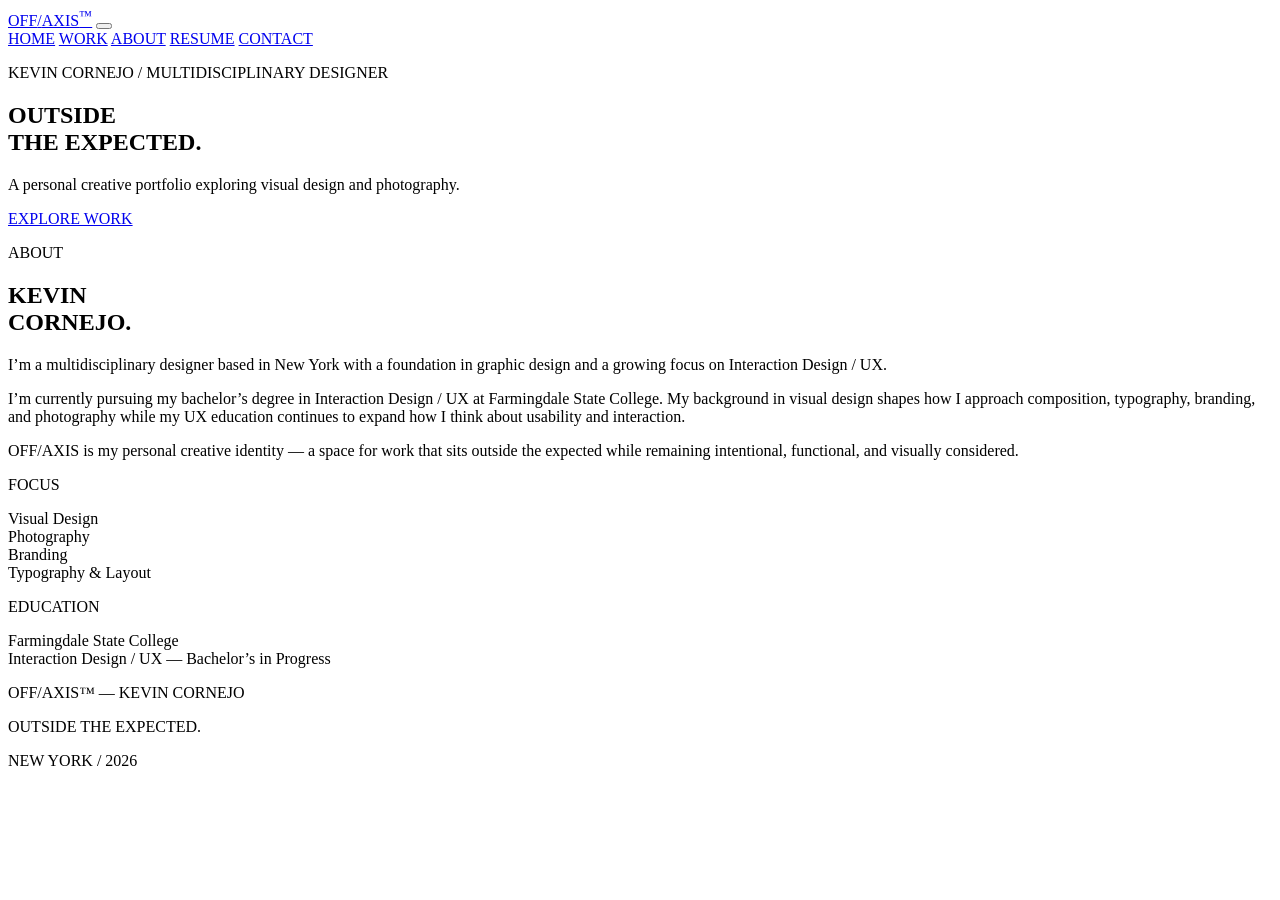
==== index.html @ 7950d662 "Add files via upload" ====
<!DOCTYPE html>
<html lang="en">
<head>
  <meta charset="UTF-8">
  <meta name="viewport" content="width=device-width, initial-scale=1.0">
  <title>Home | OFF/AXIS</title>
  <link rel="stylesheet" href="css/global.css">
  <link rel="stylesheet" href="css/home.css">
</head>
<body>
<header>
  <a class="logo" href="index.html">OFF<span>/</span>AXIS<sup>™</sup></a>
  <button class="nav-toggle" type="button" aria-label="Open navigation" aria-expanded="false"><span></span></button>
<nav>
    <a href="index.html">HOME</a>
    <a href="work.html">WORK</a>
    <a href="index.html#about">ABOUT</a>
    <a href="resume.html">RESUME</a>
    <a href="contact.html">CONTACT</a>
  </nav>
</header>
<main>
<section class="hero">
  <p class="label">KEVIN CORNEJO / MULTIDISCIPLINARY DESIGNER</p>
  <h1>OUTSIDE<br>THE <span>EXPECTED.</span></h1>
  <div class="hero-bottom">
    <p>A personal creative portfolio exploring visual design and photography.</p>
    <a class="button" href="work.html">EXPLORE WORK</a>
  </div>
</section>


<section class="home-about" id="about">
  <p class="label purple">ABOUT</p>

  <div class="home-about-grid">
    <h2>KEVIN<br>CORNEJO.</h2>

    <div class="home-about-copy">
      <p class="about-lead">I’m a multidisciplinary designer based in New York with a foundation in graphic design and a growing focus on Interaction Design / UX.</p>

      <p>I’m currently pursuing my bachelor’s degree in Interaction Design / UX at Farmingdale State College. My background in visual design shapes how I approach composition, typography, branding, and photography while my UX education continues to expand how I think about usability and interaction.</p>

      <p>OFF/AXIS is my personal creative identity — a space for work that sits outside the expected while remaining intentional, functional, and visually considered.</p>

      <div class="home-about-details">
        <div>
          <span>FOCUS</span>
          <p>Visual Design<br>Photography<br>Branding<br>Typography & Layout</p>
        </div>

        <div>
          <span>EDUCATION</span>
          <p>Farmingdale State College<br>Interaction Design / UX — Bachelor’s in Progress</p>
        </div>
      </div>
    </div>
  </div>
</section>


</main>
<footer>
  <p>OFF/AXIS™ — KEVIN CORNEJO</p>
  <p>OUTSIDE THE EXPECTED.</p>
  <p>NEW YORK / 2026</p>
</footer>
  <script src="js/background.js"></script>
  <script src="js/navigation.js"></script>
</body>
</html>
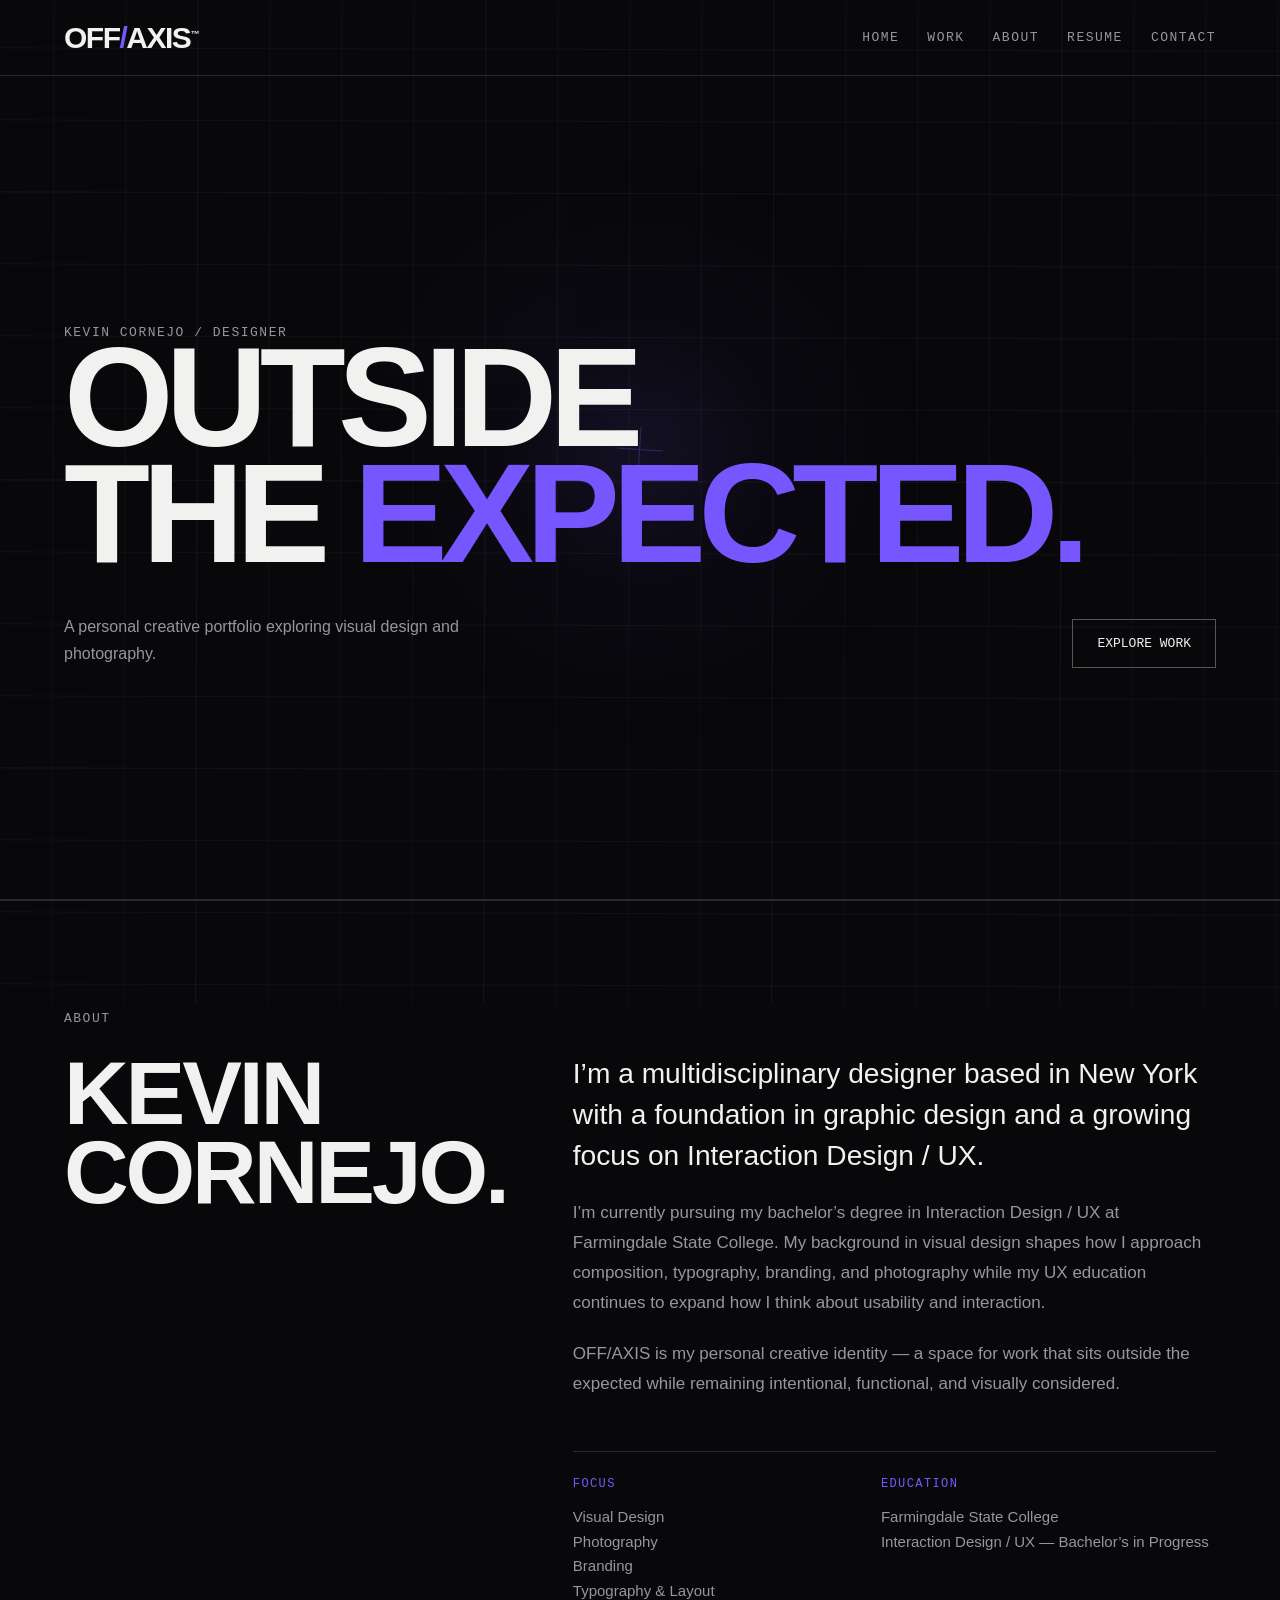
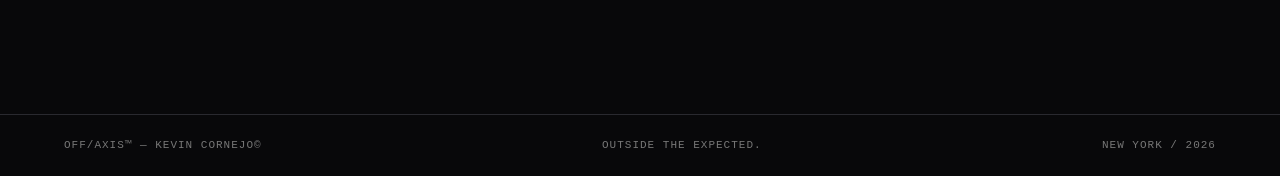
==== commit ec37ff32: "work update updated work" ====
--- a/index.html
+++ b/index.html
@@ -21,7 +21,7 @@
 </header>
 <main>
 <section class="hero">
-  <p class="label">KEVIN CORNEJO / MULTIDISCIPLINARY DESIGNER</p>
+  <p class="label">KEVIN CORNEJO /  DESIGNER</p>
   <h1>OUTSIDE<br>THE <span>EXPECTED.</span></h1>
   <div class="hero-bottom">
     <p>A personal creative portfolio exploring visual design and photography.</p>
@@ -46,7 +46,7 @@
       <div class="home-about-details">
         <div>
           <span>FOCUS</span>
-          <p>Visual Design<br>Photography<br>Branding<br>Typography & Layout</p>
+          <p>Visual Design<br>Photography<br>Branding<br>Typography &amp; Layout</p>
         </div>
 
         <div>
@@ -61,7 +61,7 @@
 
 </main>
 <footer>
-  <p>OFF/AXIS™ — KEVIN CORNEJO</p>
+  <p>OFF/AXIS™ — KEVIN CORNEJO&copy;</p>
   <p>OUTSIDE THE EXPECTED.</p>
   <p>NEW YORK / 2026</p>
 </footer>
--- a/css/global.css
+++ b/css/global.css
@@ -0,0 +1,44 @@
+:root{--bg:#08080a;--white:#f1f1ef;--gray:#96969f;--line:#29292f;--purple:#7657ff}
+*{box-sizing:border-box;margin:0;padding:0}
+html{scroll-behavior:smooth}
+body{position:relative;isolation:isolate;overflow-x:hidden;background:var(--bg);color:var(--white);font-family:Arial,Helvetica,sans-serif}
+body::before{content:"";position:fixed;inset:-100px;z-index:-4;pointer-events:none;opacity:.55;background-image:linear-gradient(rgba(255,255,255,.055) 1px,transparent 1px),linear-gradient(90deg,rgba(255,255,255,.055) 1px,transparent 1px),linear-gradient(rgba(118,87,255,.045) 1px,transparent 1px),linear-gradient(90deg,rgba(118,87,255,.045) 1px,transparent 1px);background-size:72px 72px,72px 72px,288px 288px,288px 288px;transform:translate3d(var(--grid-x,0),var(--grid-y,0),0) rotate(.15deg);will-change:transform}
+body::after{content:"";position:fixed;left:0;right:0;top:-2px;height:1px;z-index:-2;pointer-events:none;background:linear-gradient(90deg,transparent,rgba(118,87,255,.5),transparent);opacity:.55;animation:axisScan 12s linear infinite}
+@keyframes axisScan{from{transform:translateY(0)}to{transform:translateY(100vh)}}
+header,main,footer{position:relative;z-index:1}
+header{z-index:100;min-height:76px;padding:0 5%;display:flex;align-items:center;justify-content:space-between;border-bottom:1px solid var(--line)}
+.logo{font-size:30px;font-weight:900;letter-spacing:-1.5px;color:var(--white);text-decoration:none}
+.logo span,.purple{color:var(--purple)}
+.logo sup{font-size:9px}
+nav{display:flex;gap:28px;z-index:110}
+nav a{position:relative;z-index:111;color:var(--gray);font:13px monospace;letter-spacing:1.5px;text-decoration:none;pointer-events:auto}
+nav a:hover{color:var(--white)}
+.label,small{font:13px monospace;letter-spacing:1.5px;color:var(--gray)}
+.button{border:1px solid #555;padding:16px 24px;color:var(--white);text-decoration:none;font:13px monospace}
+.button:hover{border-color:var(--purple)}
+h1{font-kerning:normal;text-rendering:optimizeLegibility}
+footer{padding:24px 5%;border-top:1px solid var(--line);display:flex;justify-content:space-between;gap:20px;color:#777;font:11px monospace;letter-spacing:1px}
+.cursor-glow{position:fixed;width:650px;height:650px;left:0;top:0;z-index:-3;pointer-events:none;border-radius:50%;opacity:.22;background:radial-gradient(circle,rgba(118,87,255,.5) 0%,rgba(118,87,255,.15) 28%,rgba(118,87,255,0) 68%);transform:translate3d(-1000px,-1000px,0);will-change:transform}
+.axis-crosshair{position:fixed;width:46px;height:46px;left:0;top:0;z-index:-1;opacity:.36;pointer-events:none;transform:translate3d(-100px,-100px,0)}
+.axis-crosshair::before,.axis-crosshair::after{content:"";position:absolute;background:rgba(118,87,255,.8)}
+.axis-crosshair::before{width:46px;height:1px;top:22px;left:0}
+.axis-crosshair::after{width:1px;height:46px;left:22px;top:0}
+.nav-toggle{display:none;width:44px;height:44px;border:1px solid var(--line);background:rgba(8,8,10,.92);color:var(--white);cursor:pointer;align-items:center;justify-content:center;padding:0;position:relative;z-index:120}
+.nav-toggle span,.nav-toggle::before,.nav-toggle::after{content:"";display:block;width:19px;height:1px;background:currentColor;position:absolute;transition:transform .25s ease,opacity .2s ease}
+.nav-toggle::before{transform:translateY(-6px)}
+.nav-toggle::after{transform:translateY(6px)}
+@media(max-width:760px){
+header{min-height:70px;padding:0 5%;flex-wrap:wrap}
+.logo{font-size:26px}
+.nav-toggle{display:flex;flex:0 0 44px}
+header nav{position:static;order:3;flex-basis:100%;width:100%;display:flex;flex-direction:column;align-items:stretch;gap:0;max-height:0;overflow:hidden;padding:0;opacity:0;visibility:hidden;pointer-events:none;background:rgba(8,8,10,.97);border-bottom:0;transition:max-height .32s ease,opacity .22s ease,padding .32s ease,visibility .22s ease}
+header nav a{display:block;width:100%;padding:14px 0;font-size:14px;border-bottom:1px solid rgba(255,255,255,.07)}
+header nav a:last-child{border-bottom:0}
+body.nav-open header nav{max-height:360px;padding:8px 0 16px;opacity:1;visibility:visible;pointer-events:auto;border-bottom:1px solid var(--line)}
+body.nav-open .nav-toggle span{opacity:0}
+body.nav-open .nav-toggle::before{transform:rotate(45deg)}
+body.nav-open .nav-toggle::after{transform:rotate(-45deg)}
+footer{flex-direction:column}
+}
+@media(hover:none),(pointer:coarse){.cursor-glow,.axis-crosshair{display:none}}
+@media(prefers-reduced-motion:reduce){html{scroll-behavior:auto}body::before{transform:none}body::after{display:none;animation:none}.cursor-glow,.axis-crosshair{display:none}}
--- a/css/home.css
+++ b/css/home.css
@@ -0,0 +1,22 @@
+.hero{min-height:calc(100vh - 76px);padding:9vh 5% 7vh;display:flex;flex-direction:column;justify-content:center;border-bottom:1px solid var(--line)}
+.hero h1{font-size:clamp(64px,11vw,160px);line-height:.82;letter-spacing:-.055em}
+.hero h1 span{color:var(--purple)}
+.hero-bottom{display:flex;align-items:flex-end;justify-content:space-between;gap:30px;margin-top:42px}
+.hero-bottom p{max-width:430px;color:var(--gray);line-height:1.7}
+.home-about{padding:110px 5%;border-top:1px solid var(--line)}
+.home-about-grid{display:grid;grid-template-columns:minmax(260px,.8fr) minmax(0,1.2fr);gap:80px;align-items:start;margin-top:28px}
+.home-about h2{position:sticky;top:110px;font-size:clamp(52px,7vw,100px);line-height:.88;letter-spacing:-.035em}
+.home-about-copy{max-width:760px}
+.home-about-copy>p{color:var(--gray);font-size:17px;line-height:1.75;margin:0 0 22px}
+.home-about-copy .about-lead{color:var(--white);font-size:clamp(21px,2.2vw,29px);line-height:1.45}
+.home-about-details{display:grid;grid-template-columns:1fr 1.25fr;gap:40px;margin-top:52px;padding-top:25px;border-top:1px solid var(--line)}
+.home-about-details span{display:block;margin-bottom:14px;color:var(--purple);font:12px monospace;letter-spacing:1.4px}
+.home-about-details p{color:var(--gray);font-size:15px;line-height:1.65}
+@media(max-width:760px){
+.hero{min-height:calc(100vh - 70px)}
+.hero-bottom{align-items:flex-start;flex-direction:column}
+.home-about{padding:75px 5%}
+.home-about-grid{grid-template-columns:1fr;gap:38px}
+.home-about h2{position:static}
+.home-about-details{grid-template-columns:1fr;gap:30px}
+}
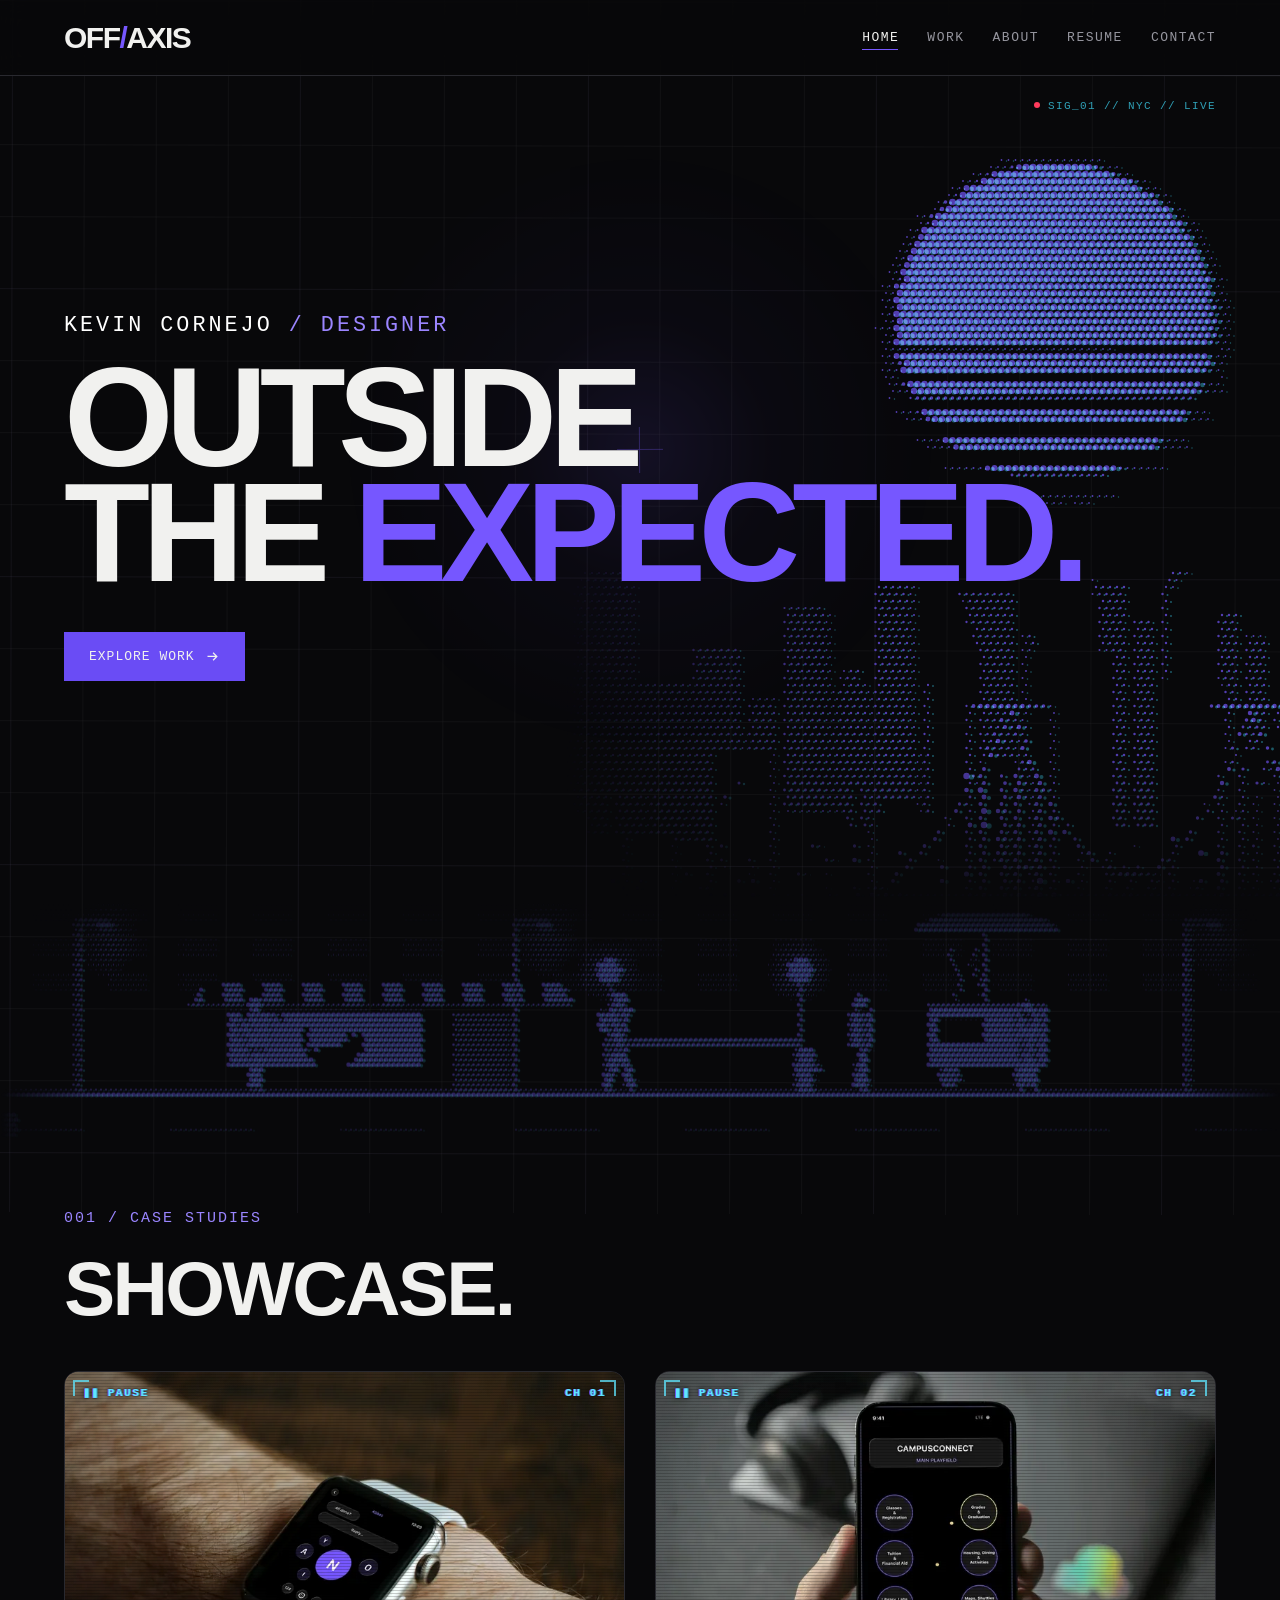
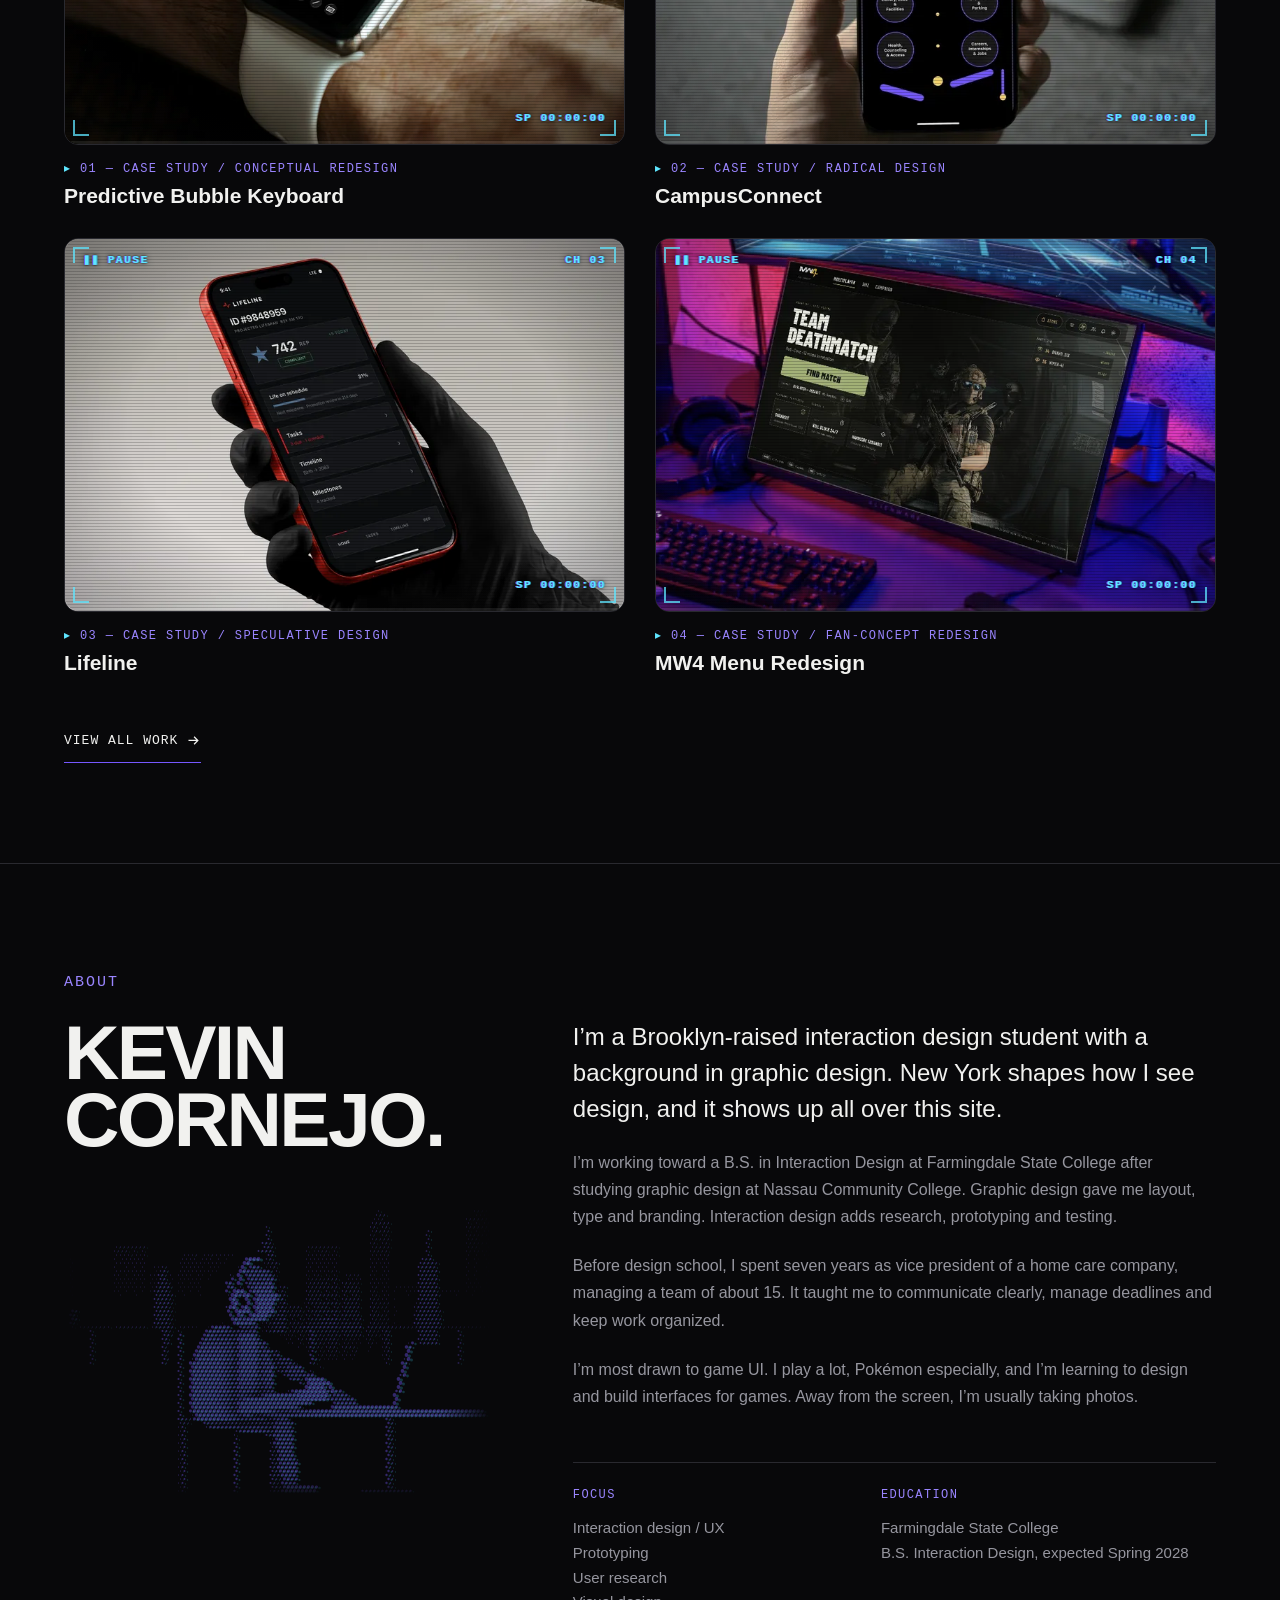
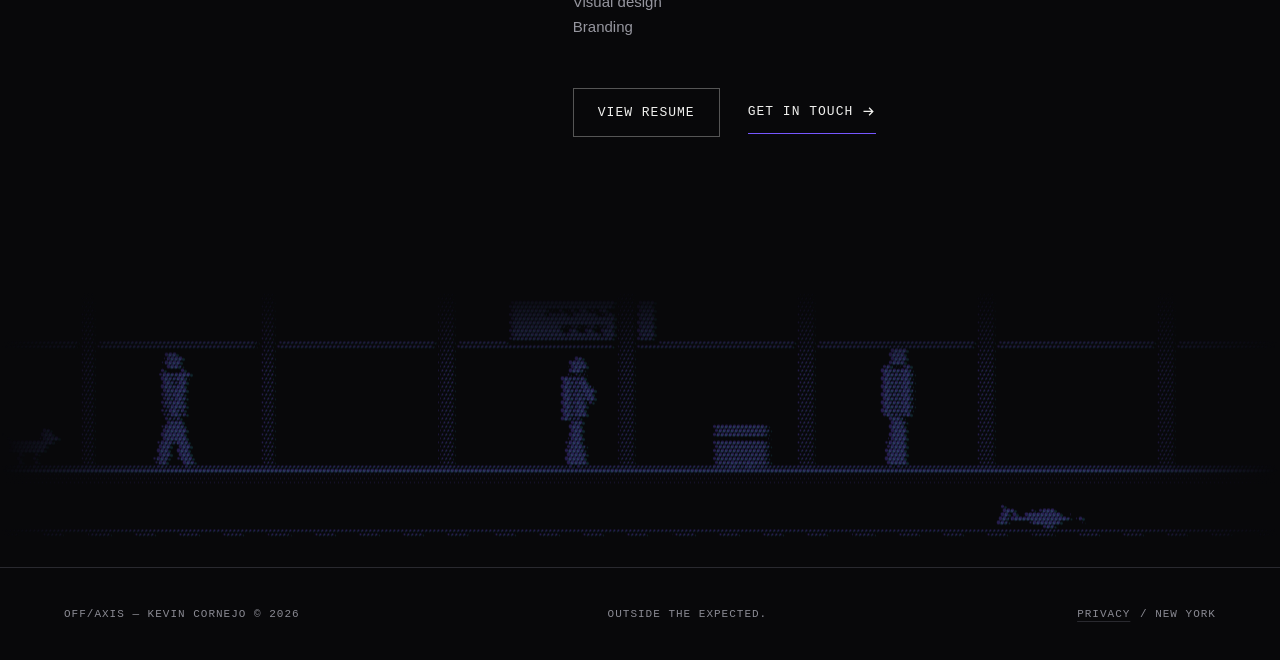
==== commit 9c58015e: "Site redesign" ====
--- a/index.html
+++ b/index.html
@@ -3,69 +3,132 @@
 <head>
   <meta charset="UTF-8">
   <meta name="viewport" content="width=device-width, initial-scale=1.0">
-  <title>Home | OFF/AXIS</title>
+  <title>OFF/AXIS | Kevin Cornejo, Designer</title>
+  <meta name="description" content="OFF/AXIS is the portfolio of Kevin Cornejo, an interaction design student in New York.">
+  <meta property="og:title" content="OFF/AXIS | Kevin Cornejo, Designer">
+  <meta property="og:description" content="Case studies in UX, visual design and game UI. Outside the expected.">
+  <meta property="og:image" content="images/bubble-keyboard-1600.webp">
+  <link rel="icon" href="favicon.svg" type="image/svg+xml">
   <link rel="stylesheet" href="css/global.css">
   <link rel="stylesheet" href="css/home.css">
 </head>
 <body>
+<a class="skip-link" href="#main">SKIP TO CONTENT</a>
 <header>
-  <a class="logo" href="index.html">OFF<span>/</span>AXIS<sup>™</sup></a>
-  <button class="nav-toggle" type="button" aria-label="Open navigation" aria-expanded="false"><span></span></button>
-<nav>
-    <a href="index.html">HOME</a>
+  <a class="logo" href="index.html" aria-label="OFF/AXIS home">OFF<span>/</span>AXIS</a>
+  <button class="nav-toggle" type="button" aria-label="Open navigation" aria-expanded="false" aria-controls="site-nav"><span></span></button>
+  <nav id="site-nav" aria-label="Main">
+    <a href="index.html" aria-current="page">HOME</a>
     <a href="work.html">WORK</a>
     <a href="index.html#about">ABOUT</a>
     <a href="resume.html">RESUME</a>
     <a href="contact.html">CONTACT</a>
   </nav>
 </header>
-<main>
+<main id="main">
 <section class="hero">
-  <p class="label">KEVIN CORNEJO /  DESIGNER</p>
+  <canvas class="hero-halftone" aria-hidden="true"></canvas>
+  <p class="hero-tag" aria-hidden="true">SIG_01 // NYC // LIVE</p>
+  <p class="label hero-name">KEVIN CORNEJO <span>/ DESIGNER</span></p>
   <h1>OUTSIDE<br>THE <span>EXPECTED.</span></h1>
   <div class="hero-bottom">
-    <p>A personal creative portfolio exploring visual design and photography.</p>
-    <a class="button" href="work.html">EXPLORE WORK</a>
+    <a class="button button-primary" href="work.html">EXPLORE WORK <svg class="icon icon-arrow-right" viewBox="0 0 24 24" fill="none" stroke="currentColor" stroke-width="2" stroke-linecap="butt" stroke-linejoin="miter" stroke-miterlimit="2" aria-hidden="true" focusable="false"><path d="M4 12h15M13 6l6 6-6 6"/></svg></a>
   </div>
 </section>
 
+<section class="home-work" aria-labelledby="home-work-title">
+  <div class="ht-street"><canvas aria-hidden="true" data-scene="street" data-anim="1" data-step="5"></canvas></div>
+  <div class="home-work-head">
+    <p class="label purple">001 / CASE STUDIES</p>
+    <h2 id="home-work-title">SHOWCASE.</h2>
+  </div>
+
+  <ul class="home-work-list">
+    <li>
+      <a class="home-card" href="bubble-keyboard.html">
+        <span class="home-card-image"><img src="images/bubble-keyboard-800.webp" width="800" height="533" loading="lazy" alt="Two Apple Watches showing the bubble keyboard concept"></span>
+        <span class="home-card-meta">01 — CASE STUDY / CONCEPTUAL REDESIGN</span>
+        <span class="home-card-title">Predictive Bubble Keyboard</span>
+      </a>
+    </li>
+    <li>
+      <a class="home-card" href="campusconnect.html">
+        <span class="home-card-image"><img src="images/campusconnect-800.webp" width="800" height="533" loading="lazy" alt="iPhone 16 showing the CampusConnect pinball playfield"></span>
+        <span class="home-card-meta">02 — CASE STUDY / RADICAL DESIGN</span>
+        <span class="home-card-title">CampusConnect</span>
+      </a>
+    </li>
+    <li>
+      <a class="home-card" href="lifeline.html">
+        <span class="home-card-image"><img src="images/lifeline-800.webp" width="800" height="533" loading="lazy" alt="A black-gloved hand holding a red iPhone showing the Lifeline dashboard"></span>
+        <span class="home-card-meta">03 — CASE STUDY / SPECULATIVE DESIGN</span>
+        <span class="home-card-title">Lifeline</span>
+      </a>
+    </li>
+    <li>
+      <a class="home-card" href="mw4-menu.html">
+        <span class="home-card-image"><img src="images/mw4-800.webp" width="800" height="533" loading="lazy" alt="A player at a gaming desk with the redesigned MW4 home screen on the monitor"></span>
+        <span class="home-card-meta">04 — CASE STUDY / FAN-CONCEPT REDESIGN</span>
+        <span class="home-card-title">MW4 Menu Redesign</span>
+      </a>
+    </li>
+  </ul>
+
+  <a class="text-link" href="work.html">VIEW ALL WORK <svg class="icon icon-arrow-right" viewBox="0 0 24 24" fill="none" stroke="currentColor" stroke-width="2" stroke-linecap="butt" stroke-linejoin="miter" stroke-miterlimit="2" aria-hidden="true" focusable="false"><path d="M4 12h15M13 6l6 6-6 6"/></svg></a>
+</section>
 
 <section class="home-about" id="about">
   <p class="label purple">ABOUT</p>
 
   <div class="home-about-grid">
-    <h2>KEVIN<br>CORNEJO.</h2>
+    <div class="about-side">
+      <h2>KEVIN<br>CORNEJO.</h2>
+      <div class="about-cafe" aria-hidden="true"><canvas data-scene="cafe" data-anim="1" data-step="4"></canvas></div>
+    </div>
 
     <div class="home-about-copy">
-      <p class="about-lead">I’m a multidisciplinary designer based in New York with a foundation in graphic design and a growing focus on Interaction Design / UX.</p>
+      <p class="about-lead">I’m a Brooklyn-raised interaction design student with a background in graphic design. New York shapes how I see design, and it shows up all over this site.</p>
 
-      <p>I’m currently pursuing my bachelor’s degree in Interaction Design / UX at Farmingdale State College. My background in visual design shapes how I approach composition, typography, branding, and photography while my UX education continues to expand how I think about usability and interaction.</p>
+      <p>I’m working toward a B.S. in Interaction Design at Farmingdale State College after studying graphic design at Nassau Community College. Graphic design gave me layout, type and branding. Interaction design adds research, prototyping and testing.</p>
 
-      <p>OFF/AXIS is my personal creative identity — a space for work that sits outside the expected while remaining intentional, functional, and visually considered.</p>
+      <p>Before design school, I spent seven years as vice president of a home care company, managing a team of about 15. It taught me to communicate clearly, manage deadlines and keep work organized.</p>
+
+      <p>I’m most drawn to game UI. I play a lot, Pokémon especially, and I’m learning to design and build interfaces for games. Away from the screen, I’m usually taking photos.</p>
 
       <div class="home-about-details">
         <div>
           <span>FOCUS</span>
-          <p>Visual Design<br>Photography<br>Branding<br>Typography &amp; Layout</p>
+          <p>Interaction design / UX<br>Prototyping<br>User research<br>Visual design<br>Branding</p>
         </div>
 
         <div>
           <span>EDUCATION</span>
-          <p>Farmingdale State College<br>Interaction Design / UX — Bachelor’s in Progress</p>
+          <p>Farmingdale State College<br>B.S. Interaction Design, expected Spring 2028</p>
         </div>
+      </div>
+
+      <div class="about-actions">
+        <a class="button" href="resume.html">VIEW RESUME</a>
+        <a class="text-link" href="contact.html">GET IN TOUCH <svg class="icon icon-arrow-right" viewBox="0 0 24 24" fill="none" stroke="currentColor" stroke-width="2" stroke-linecap="butt" stroke-linejoin="miter" stroke-miterlimit="2" aria-hidden="true" focusable="false"><path d="M4 12h15M13 6l6 6-6 6"/></svg></a>
       </div>
     </div>
   </div>
 </section>
+</main>
 
-
-</main>
+<div class="ht-band"><canvas aria-hidden="true" data-scene="station" data-anim="1" data-step="4" data-stop="Home"></canvas></div>
 <footer>
-  <p>OFF/AXIS™ — KEVIN CORNEJO&copy;</p>
+  <p>OFF/AXIS — KEVIN CORNEJO © 2026</p>
   <p>OUTSIDE THE EXPECTED.</p>
-  <p>NEW YORK / 2026</p>
+  <p><a href="privacy.html">PRIVACY</a> / NEW YORK</p>
 </footer>
   <script src="js/background.js"></script>
   <script src="js/navigation.js"></script>
+  <script src="js/nyc.js"></script>
+  <script src="js/halftone.js"></script>
+  <script src="js/scenes.js"></script>
+  <script src="js/subway.js"></script>
+  <script src="js/eggs.js"></script>
+  <script src="js/vhs.js"></script>
 </body>
 </html>
--- a/css/global.css
+++ b/css/global.css
@@ -1,44 +1,280 @@
-:root{--bg:#08080a;--white:#f1f1ef;--gray:#96969f;--line:#29292f;--purple:#7657ff}
+:root{
+  --bg:#08080a;--surface:#101012;--white:#f1f1ef;--gray:#96969f;--dim:#8a8a93;--line:#29292f;--purple:#7657ff;--purple-text:#9a85ff;--purple-fill:#6a4cf5;
+  /* motion tokens */
+  --dur-press:150ms;--dur-pop:250ms;--dur-exit:180ms;
+  --ease-out:cubic-bezier(.32,.72,0,1);--ease-in:cubic-bezier(.55,0,1,.45);--ease-move:cubic-bezier(.77,0,.175,1);
+}
 *{box-sizing:border-box;margin:0;padding:0}
 html{scroll-behavior:smooth}
 body{position:relative;isolation:isolate;overflow-x:hidden;background:var(--bg);color:var(--white);font-family:Arial,Helvetica,sans-serif}
-body::before{content:"";position:fixed;inset:-100px;z-index:-4;pointer-events:none;opacity:.55;background-image:linear-gradient(rgba(255,255,255,.055) 1px,transparent 1px),linear-gradient(90deg,rgba(255,255,255,.055) 1px,transparent 1px),linear-gradient(rgba(118,87,255,.045) 1px,transparent 1px),linear-gradient(90deg,rgba(118,87,255,.045) 1px,transparent 1px);background-size:72px 72px,72px 72px,288px 288px,288px 288px;transform:translate3d(var(--grid-x,0),var(--grid-y,0),0) rotate(.15deg);will-change:transform}
+img{display:block;max-width:100%;height:auto}
+
+/* moving axis grid: static fallback on body::before, JS swaps in a composited layer */
+body::before,.axis-grid{content:"";position:fixed;inset:-300px;z-index:-4;pointer-events:none;opacity:.55;background-image:linear-gradient(rgba(255,255,255,.055) 1px,transparent 1px),linear-gradient(90deg,rgba(255,255,255,.055) 1px,transparent 1px),linear-gradient(rgba(118,87,255,.045) 1px,transparent 1px),linear-gradient(90deg,rgba(118,87,255,.045) 1px,transparent 1px);background-size:72px 72px,72px 72px,288px 288px,288px 288px}
+body::before{transform:rotate(.15deg)}
+body.has-axis-grid::before{display:none}
+.axis-grid{will-change:transform}
 body::after{content:"";position:fixed;left:0;right:0;top:-2px;height:1px;z-index:-2;pointer-events:none;background:linear-gradient(90deg,transparent,rgba(118,87,255,.5),transparent);opacity:.55;animation:axisScan 12s linear infinite}
 @keyframes axisScan{from{transform:translateY(0)}to{transform:translateY(100vh)}}
+
 header,main,footer{position:relative;z-index:1}
+.skip-link{position:absolute;left:5%;top:-60px;z-index:200;background:var(--purple);color:var(--white);padding:12px 16px;font:13px monospace;letter-spacing:1px;text-decoration:none}
+.skip-link:focus{top:12px}
 header{z-index:100;min-height:76px;padding:0 5%;display:flex;align-items:center;justify-content:space-between;border-bottom:1px solid var(--line)}
 .logo{font-size:30px;font-weight:900;letter-spacing:-1.5px;color:var(--white);text-decoration:none}
 .logo span,.purple{color:var(--purple)}
-.logo sup{font-size:9px}
+.label.purple,.purple-text{color:var(--purple-text)}
+
 nav{display:flex;gap:28px;z-index:110}
-nav a{position:relative;z-index:111;color:var(--gray);font:13px monospace;letter-spacing:1.5px;text-decoration:none;pointer-events:auto}
-nav a:hover{color:var(--white)}
+nav a{position:relative;z-index:111;display:inline-flex;align-items:center;min-height:44px;color:var(--gray);font:13px monospace;letter-spacing:1.5px;text-decoration:none;pointer-events:auto;transition:color var(--dur-press) ease}
+nav a:hover,nav a[aria-current="page"]{color:var(--white)}
+nav a[aria-current="page"]::after{content:"";position:absolute;left:0;right:1.5px;bottom:10px;height:1px;background:var(--purple)}
 .label,small{font:13px monospace;letter-spacing:1.5px;color:var(--gray)}
-.button{border:1px solid #555;padding:16px 24px;color:var(--white);text-decoration:none;font:13px monospace}
+.button{display:inline-flex;align-items:center;gap:10px;border:1px solid #555;padding:16px 24px;color:var(--white);text-decoration:none;font:13px monospace;letter-spacing:1px;transition:border-color var(--dur-press) ease,transform var(--dur-press) var(--ease-out)}
 .button:hover{border-color:var(--purple)}
+.button:active{transform:scale(.96)}
 h1{font-kerning:normal;text-rendering:optimizeLegibility}
-footer{padding:24px 5%;border-top:1px solid var(--line);display:flex;justify-content:space-between;gap:20px;color:#777;font:11px monospace;letter-spacing:1px}
+/* OFF/AXIS icons: 24 grid, 2px stroke, square ends; size follows the text */
+.icon{width:1.15em;height:1.15em;flex:none;vertical-align:-.2em;transition:transform var(--dur-press) var(--ease-out)}
+@media(hover:hover) and (pointer:fine){
+  a:hover .icon-arrow-right,button:hover .icon-arrow-right,button:hover .icon-send{transform:translateX(3px)}
+  a:hover .icon-arrow-up-right{transform:translate(2px,-2px)}
+}
+:focus-visible{outline:2px solid var(--purple);outline-offset:3px}
+
+footer{padding:24px 5%;border-top:1px solid var(--line);display:flex;justify-content:space-between;align-items:center;gap:20px;color:var(--dim);font:11px monospace;letter-spacing:1px}
+footer a{color:var(--dim);text-decoration:underline;text-decoration-color:var(--line);text-underline-offset:4px;transition:color var(--dur-press) ease}
+footer a:hover{color:var(--white)}
+
 .cursor-glow{position:fixed;width:650px;height:650px;left:0;top:0;z-index:-3;pointer-events:none;border-radius:50%;opacity:.22;background:radial-gradient(circle,rgba(118,87,255,.5) 0%,rgba(118,87,255,.15) 28%,rgba(118,87,255,0) 68%);transform:translate3d(-1000px,-1000px,0);will-change:transform}
 .axis-crosshair{position:fixed;width:46px;height:46px;left:0;top:0;z-index:-1;opacity:.36;pointer-events:none;transform:translate3d(-100px,-100px,0)}
 .axis-crosshair::before,.axis-crosshair::after{content:"";position:absolute;background:rgba(118,87,255,.8)}
 .axis-crosshair::before{width:46px;height:1px;top:22px;left:0}
 .axis-crosshair::after{width:1px;height:46px;left:22px;top:0}
+
 .nav-toggle{display:none;width:44px;height:44px;border:1px solid var(--line);background:rgba(8,8,10,.92);color:var(--white);cursor:pointer;align-items:center;justify-content:center;padding:0;position:relative;z-index:120}
-.nav-toggle span,.nav-toggle::before,.nav-toggle::after{content:"";display:block;width:19px;height:1px;background:currentColor;position:absolute;transition:transform .25s ease,opacity .2s ease}
+.nav-toggle span,.nav-toggle::before,.nav-toggle::after{content:"";display:block;width:19px;height:1px;background:currentColor;position:absolute;transition:transform .25s var(--ease-move),opacity .2s ease}
 .nav-toggle::before{transform:translateY(-6px)}
 .nav-toggle::after{transform:translateY(6px)}
+
+/* shared page heading block */
+.page{padding:70px 5%;min-height:80vh}
+.page-title{font-size:clamp(58px,9vw,130px);letter-spacing:-.035em;line-height:.9;margin-top:15px}
+
 @media(max-width:760px){
 header{min-height:70px;padding:0 5%;flex-wrap:wrap}
 .logo{font-size:26px}
 .nav-toggle{display:flex;flex:0 0 44px}
-header nav{position:static;order:3;flex-basis:100%;width:100%;display:flex;flex-direction:column;align-items:stretch;gap:0;max-height:0;overflow:hidden;padding:0;opacity:0;visibility:hidden;pointer-events:none;background:rgba(8,8,10,.97);border-bottom:0;transition:max-height .32s ease,opacity .22s ease,padding .32s ease,visibility .22s ease}
-header nav a{display:block;width:100%;padding:14px 0;font-size:14px;border-bottom:1px solid rgba(255,255,255,.07)}
+header nav{position:static;order:3;flex-basis:100%;width:100%;display:flex;flex-direction:column;align-items:stretch;gap:0;max-height:0;overflow:hidden;padding:0;opacity:0;visibility:hidden;pointer-events:none;background:rgba(8,8,10,.97);border-bottom:0;transition:max-height .3s var(--ease-move),opacity .22s ease,padding .3s var(--ease-move),visibility .22s ease}
+header nav a{display:flex;width:100%;padding:14px 0;font-size:14px;border-bottom:1px solid rgba(255,255,255,.07)}
+header nav a[aria-current="page"]::after{display:none}
+header nav a[aria-current="page"]{color:var(--purple-text)}
 header nav a:last-child{border-bottom:0}
 body.nav-open header nav{max-height:360px;padding:8px 0 16px;opacity:1;visibility:visible;pointer-events:auto;border-bottom:1px solid var(--line)}
 body.nav-open .nav-toggle span{opacity:0}
 body.nav-open .nav-toggle::before{transform:rotate(45deg)}
 body.nav-open .nav-toggle::after{transform:rotate(-45deg)}
-footer{flex-direction:column}
+footer{flex-direction:column;align-items:flex-start}
+.page{padding-top:45px}
 }
 @media(hover:none),(pointer:coarse){.cursor-glow,.axis-crosshair{display:none}}
-@media(prefers-reduced-motion:reduce){html{scroll-behavior:auto}body::before{transform:none}body::after{display:none;animation:none}.cursor-glow,.axis-crosshair{display:none}}
+@media(prefers-reduced-motion:reduce){
+  html{scroll-behavior:auto}
+  body::after{display:none;animation:none}
+  .cursor-glow,.axis-crosshair{display:none}
+  *,*::before,*::after{transition-duration:0s!important;animation-duration:0s!important}
+}
+
+/* touch targets: 44px tall hit areas without changing the look */
+.logo{display:inline-flex;align-items:center;min-height:44px}
+footer a{display:inline-flex;align-items:center;min-height:44px;padding:0 2px}
+@media(max-width:760px){footer{gap:4px}}
+
+/* sticky nav: stays on top, frosted so content reads underneath */
+header{position:sticky;top:0;background:rgba(8,8,10,.78);-webkit-backdrop-filter:blur(14px) saturate(140%);backdrop-filter:blur(14px) saturate(140%)}
+html{scroll-padding-top:96px}
+@media(max-width:760px){html{scroll-padding-top:84px}}
+@supports not ((backdrop-filter:blur(1px)) or (-webkit-backdrop-filter:blur(1px))){header{background:rgba(8,8,10,.96)}}
+
+/* halftone scene band above the footer: one per page, themed to its content (js/scenes.js) */
+.ht-band{position:relative;z-index:0;height:280px;margin-top:40px;pointer-events:none;opacity:.36;overflow:hidden;-webkit-mask-image:linear-gradient(to right,transparent,#000 14%,#000 86%,transparent),linear-gradient(to bottom,transparent,#000 30%);mask-image:linear-gradient(to right,transparent,#000 14%,#000 86%,transparent),linear-gradient(to bottom,transparent,#000 30%);-webkit-mask-composite:source-in;mask-composite:intersect}
+.ht-band canvas{display:block;width:100%;height:100%;opacity:0;transition:opacity 900ms cubic-bezier(.32,.72,0,1);will-change:transform}
+.ht-band canvas.in{opacity:1}
+@media(max-width:760px){.ht-band{height:150px;margin-top:24px}}
+@media (prefers-reduced-motion:reduce){.ht-band canvas{transition:none;opacity:1}}
+
+/* halftone vignettes in negative space (beside headings, empty columns) */
+.ht-host,.home-work,.resume,.legal{position:relative;isolation:isolate}
+.ht-slot{position:absolute;z-index:-1;pointer-events:none;opacity:.32;-webkit-mask-image:linear-gradient(to right,transparent,#000 18%,#000 88%,transparent),linear-gradient(to bottom,transparent,#000 15%,#000 85%,transparent);mask-image:linear-gradient(to right,transparent,#000 18%,#000 88%,transparent),linear-gradient(to bottom,transparent,#000 15%,#000 85%,transparent);-webkit-mask-composite:source-in;mask-composite:intersect}
+.ht-slot canvas{display:block;width:100%;height:100%;opacity:0;transition:opacity 900ms cubic-bezier(.32,.72,0,1);will-change:transform}
+.ht-slot canvas.in{opacity:1}
+.ht-auto{right:0}
+.sl-showcase{right:5%;top:70px;width:44%;height:200px}
+.sl-resume{left:calc(5% + 780px);right:5%;top:40px;height:260px}
+.sl-privacy{left:calc(5% + 780px);right:4%;top:300px;height:380px}
+.ht-flow{position:relative;z-index:0;height:220px;margin-top:40px;width:100%}
+@media(max-width:1099px){.sl-showcase{display:none}}@media(max-width:1299px){.sl-resume{display:none}}@media(max-width:1279px){.sl-privacy{display:none}}
+@media (prefers-reduced-motion:reduce){.ht-slot canvas{transition:none;opacity:1}}
+
+/* title backdrops: Work (archive wall) and Contact (broadcast tower) */
+.work.page,.contact{position:relative;isolation:isolate}
+.sl-archive,.sl-signal{opacity:.42;-webkit-mask-image:linear-gradient(to right,transparent,#000 40%,#000 92%,transparent),linear-gradient(to bottom,transparent,#000 12%,#000 70%,transparent);mask-image:linear-gradient(to right,transparent,#000 40%,#000 92%,transparent),linear-gradient(to bottom,transparent,#000 12%,#000 70%,transparent)}
+.sl-archive{right:0;top:0;width:60%;height:380px}
+.sl-signal{right:0;top:0;width:58%;height:min(62vh,520px)}
+@media(max-width:900px){.sl-archive,.sl-signal{width:100%;opacity:.3}.sl-archive{height:260px}.sl-signal{height:320px}}
+
+/* VHS / cyberpunk tape overlay on project cards (js/vhs.js) */
+.work-image,.home-card-image{position:relative}
+.vhs{position:absolute;inset:0;pointer-events:none;overflow:hidden;border-radius:inherit}
+.vhs>span{position:absolute;inset:0}
+.vhs-scan{background:repeating-linear-gradient(0deg,rgba(0,0,0,.28) 0 1px,transparent 1px 3px),radial-gradient(ellipse at center,transparent 55%,rgba(8,8,10,.45));opacity:.7}
+.vhs-ch,.vhs-tear{background-size:cover;background-position:center;opacity:0;mix-blend-mode:screen}
+.vhs-p{filter:grayscale(1) sepia(1) hue-rotate(205deg) saturate(6) brightness(.75)}
+.vhs-c{filter:grayscale(1) sepia(1) hue-rotate(140deg) saturate(5) brightness(.7)}
+.vhs-tear{mix-blend-mode:normal}
+.vhs-track{top:-20%;bottom:auto;height:16%;opacity:0;background:repeating-linear-gradient(0deg,rgba(255,255,255,.16) 0 1px,transparent 1px 2px),linear-gradient(transparent,rgba(64,224,255,.22) 45%,rgba(118,87,255,.28) 55%,transparent)}
+.vhs>.vhs-osd{inset:auto;font:600 11px/1 monospace;letter-spacing:1.6px;color:#5fe6ff;text-shadow:-1px 0 rgba(118,87,255,.9),1px 0 rgba(64,224,255,.6),0 0 6px rgba(0,0,0,.9),0 0 2px #000;white-space:nowrap}
+.vhs-osd b{font-weight:600}
+.vhs-osd i{font-style:normal;font-variant-numeric:tabular-nums}
+.vhs>.vhs-osd.tl{top:16px;left:18px}.vhs>.vhs-osd.tr{top:16px;right:18px}.vhs>.vhs-osd.br{bottom:20px;right:18px}
+.vhs.glitch .vhs-p{animation:vhsP 420ms steps(1) forwards}
+.vhs.glitch .vhs-c{animation:vhsC 420ms steps(1) forwards}
+.vhs.glitch .t1{animation:vhsT1 420ms steps(1) forwards;clip-path:inset(var(--y1) 0 calc(100% - var(--y1) - 7%) 0)}
+.vhs.glitch .t2{animation:vhsT2 420ms steps(1) forwards;clip-path:inset(var(--y2) 0 calc(100% - var(--y2) - 4%) 0)}
+.vhs.glitch .vhs-track{animation:vhsTrack 620ms cubic-bezier(.32,.72,0,1) forwards}
+@keyframes vhsP{0%{opacity:.75;transform:translateX(-7px)}25%{opacity:.6;transform:translateX(4px)}50%{opacity:.7;transform:translateX(-3px)}75%{opacity:.35;transform:translateX(1px)}100%{opacity:0;transform:none}}
+@keyframes vhsC{0%{opacity:.6;transform:translateX(7px)}25%{opacity:.5;transform:translateX(-5px)}50%{opacity:.55;transform:translateX(3px)}75%{opacity:.25;transform:translateX(-1px)}100%{opacity:0;transform:none}}
+@keyframes vhsT1{0%{opacity:1;transform:translateX(-18px)}30%{opacity:1;transform:translateX(12px)}60%{opacity:1;transform:translateX(-5px)}100%{opacity:0;transform:none}}
+@keyframes vhsT2{0%{opacity:0}20%{opacity:1;transform:translateX(22px)}50%{opacity:1;transform:translateX(-9px)}80%{opacity:.8;transform:translateX(3px)}100%{opacity:0;transform:none}}
+@keyframes vhsTrack{0%{opacity:1;transform:translateY(0)}80%{opacity:.8}100%{opacity:0;transform:translateY(800%)}}
+@media (prefers-reduced-motion:reduce){.vhs.glitch>span{animation:none!important}}
+
+/* themed card frame: HUD corners, chromatic edge glow, tape progress */
+.vhs>.vhs-k{inset:auto;width:16px;height:16px;border:0 solid rgba(95,230,255,.75);transition:transform 250ms cubic-bezier(.32,.72,0,1),border-color 150ms ease}
+.vhs>.k1{top:8px;left:8px;border-top-width:2px;border-left-width:2px}
+.vhs>.k2{top:8px;right:8px;border-top-width:2px;border-right-width:2px}
+.vhs>.k3{bottom:8px;left:8px;border-bottom-width:2px;border-left-width:2px}
+.vhs>.k4{bottom:8px;right:8px;border-bottom-width:2px;border-right-width:2px}
+.vhs>.vhs-bar{inset:auto 0 0 0;height:3px;background:rgba(255,255,255,.08)}
+.vhs-bar i{position:absolute;inset:0;background:linear-gradient(90deg,#7657ff,#40e0ff);transform:scaleX(0);transform-origin:0 50%}
+.vhs.playing .vhs-bar i{transform:scaleX(1);transition:transform 12s linear}
+.work-image,.home-card-image{border-radius:14px;transition:border-color 150ms ease,box-shadow 250ms cubic-bezier(.32,.72,0,1)}
+@media (hover:hover) and (pointer:fine){
+  .work-open:hover .work-image,.home-card:hover .home-card-image{border-color:rgba(118,87,255,.9);box-shadow:-3px 0 0 rgba(118,87,255,.55),3px 0 0 rgba(64,224,255,.35),0 0 32px rgba(118,87,255,.18)}
+  .work-open:hover .vhs>.k1,.home-card:hover .vhs>.k1{transform:translate(4px,4px)}
+  .work-open:hover .vhs>.k2,.home-card:hover .vhs>.k2{transform:translate(-4px,4px)}
+  .work-open:hover .vhs>.k3,.home-card:hover .vhs>.k3{transform:translate(4px,-4px)}
+  .work-open:hover .vhs>.k4,.home-card:hover .vhs>.k4{transform:translate(-4px,-4px)}
+}
+.work-open:focus-visible .work-image,.home-card:focus-visible .home-card-image{box-shadow:-3px 0 0 rgba(118,87,255,.55),3px 0 0 rgba(64,224,255,.35)}
+.work-meta::before,.home-card-meta::before{content:"▸ ";color:#5fe6ff}
+@media (prefers-reduced-motion:reduce){.vhs.playing .vhs-bar i{transition:none;transform:scaleX(0)}.vhs>.vhs-k{transition:none}}
+
+/* subway station sign: small overlay with its own fine halftone, sitting over the footer scene */
+.ht-stop{position:relative;z-index:1;height:30px;width:calc(30px * var(--ratio));margin:-200px 0 170px 12%;opacity:.72;pointer-events:none}
+.ht-stop canvas{display:block;width:100%;height:100%;opacity:0;transition:opacity 900ms cubic-bezier(.32,.72,0,1)}
+.ht-stop canvas.in{opacity:1}
+@media(max-width:760px){.ht-stop{height:22px;width:calc(22px * var(--ratio));margin:-150px auto 128px}}
+@media (prefers-reduced-motion:reduce){.ht-stop canvas{transition:none;opacity:1}}
+
+/* subway map easter egg (js/subway.js) */
+button.ht-stop{display:block;padding:0;border:0;background:none;pointer-events:auto;cursor:pointer;transition:opacity 150ms ease,transform 150ms cubic-bezier(.32,.72,0,1)}
+@media (hover:hover) and (pointer:fine){button.ht-stop:hover{opacity:1}}
+button.ht-stop:active{transform:scale(.96)}
+button.ht-stop:focus-visible{outline:2px solid var(--purple-text);outline-offset:6px;opacity:1}
+.subway-map{--acc:#5fe6ff;position:relative;z-index:3;width:min(560px,calc(100% - 40px));margin:-150px 0 30px 12%;padding:20px 24px 22px;overflow:hidden;border:1px solid rgba(255,255,255,.12);border-radius:14px;box-shadow:0 12px 34px rgba(0,0,0,.55),0 0 24px rgba(95,230,255,.1);
+  background:
+    linear-gradient(var(--acc),var(--acc)) left 9px top 9px/12px 1.5px no-repeat,linear-gradient(var(--acc),var(--acc)) left 9px top 9px/1.5px 12px no-repeat,
+    linear-gradient(var(--acc),var(--acc)) right 9px bottom 9px/12px 1.5px no-repeat,linear-gradient(var(--acc),var(--acc)) right 9px bottom 9px/1.5px 12px no-repeat,
+    linear-gradient(180deg,rgba(255,255,255,.04),transparent 45%),rgba(12,12,18,.92);
+  backdrop-filter:blur(14px);-webkit-backdrop-filter:blur(14px);animation:mapIn 220ms cubic-bezier(.32,.72,0,1)}
+.subway-map::before{content:"";position:absolute;inset:0;pointer-events:none;background:repeating-linear-gradient(0deg,rgba(0,0,0,.22) 0 1px,transparent 1px 3px);opacity:.5}
+.subway-map::after{content:"";position:absolute;right:0;bottom:0;width:45%;height:100%;opacity:.3;pointer-events:none;background:radial-gradient(circle,var(--acc) 1.1px,transparent 1.7px) 0 0/7px 7px;-webkit-mask-image:radial-gradient(circle at 100% 100%,#000,transparent 70%);mask-image:radial-gradient(circle at 100% 100%,#000,transparent 70%)}
+.subway-map>*{position:relative;z-index:1}
+.subway-title::after{content:"";flex:1;min-width:24px;height:1px;background:linear-gradient(90deg,var(--acc),transparent);opacity:.6}
+.subway-title{color:var(--acc)!important}
+@keyframes mapIn{from{opacity:0;transform:translateY(8px) scale(.97)}}
+.subway-title{display:flex;align-items:center;gap:6px;margin:0 0 16px;font:11px monospace;letter-spacing:1.4px;color:var(--gray)}
+.subway-title .bullet{display:grid;place-items:center;width:18px;height:18px;border-radius:50%;background:#f2f2f2;color:#000;font:700 11px/1 Arial,sans-serif}
+.subway-title .bullet+.bullet{margin-right:6px}
+.subway-line{position:relative;display:flex;justify-content:space-between;list-style:none;margin:0;padding:0}
+.subway-line::before{content:"";position:absolute;left:10px;right:10px;top:15px;height:8px;border-radius:4px;background:radial-gradient(circle,#9b85ff 1.5px,transparent 2.1px) 0 0/5px 5px}
+.subway-line button{position:relative;display:flex;flex-direction:column;align-items:center;gap:8px;min-width:44px;min-height:44px;padding:6px 2px;border:0;background:none;color:var(--white);font:12px monospace;letter-spacing:1px;cursor:pointer}
+.subway-line i{display:block;width:18px;height:18px;border-radius:50%;background:#0b0b0e;border:3px solid #f2f2f2;transition:transform 150ms cubic-bezier(.32,.72,0,1),border-color 150ms ease}
+.subway-line em{font-style:normal;font-size:9px;color:#5fe6ff}
+.subway-line .here i{border-color:#5fe6ff;box-shadow:0 0 12px rgba(95,230,255,.6)}
+.subway-line .here button{cursor:default}
+@media (hover:hover) and (pointer:fine){.subway-line li:not(.here) button:hover i{transform:scale(1.2);border-color:#ff6fb0}}
+.subway-line button:focus-visible{outline:2px solid var(--purple-text);outline-offset:2px;border-radius:6px}
+.subway-line .picked i{border-color:#ff6fb0;background:#ff6fb0}
+.departing{pointer-events:none}
+/* the express train that rolls through before you arrive */
+.express{position:absolute;left:0;top:30%;height:38%;width:120%;z-index:2;
+  background:
+    repeating-linear-gradient(90deg,transparent 0 3%,rgba(0,0,0,.9) 3% 6%,transparent 6% 9%) 0 30%/100% 30% no-repeat,
+    radial-gradient(circle,#c9bcff 1.4px,transparent 2px) 0 0/5px 5px;
+  border-radius:8px;transform:translateX(105%);animation:express 1.1s cubic-bezier(.55,0,.2,1) forwards}
+@keyframes express{to{transform:translateX(-110%)}}
+@media(max-width:760px){.subway-map{margin:-120px auto 24px}.subway-line button{font-size:10px}}
+
+/* ---- easter eggs (js/eggs.js) ---- */
+.ht-street,.ht-band{pointer-events:none}
+.oa-hot{position:absolute;padding:0;border:0;background:none;cursor:pointer;pointer-events:auto;border-radius:10px}
+.oa-hot:focus-visible{outline:2px dashed var(--purple-text);outline-offset:2px}
+.oa-float{position:absolute;z-index:5;transform:translate(-50%,0);font:700 14px monospace;letter-spacing:1px;color:#5fe6ff;text-shadow:0 0 10px rgba(95,230,255,.7);pointer-events:none;animation:oaFloat 1.2s cubic-bezier(.32,.72,0,1) forwards}
+@keyframes oaFloat{to{transform:translate(-50%,-48px);opacity:0}}
+.oa-toast{--acc:#5fe6ff;position:fixed;right:20px;bottom:20px;z-index:60;display:flex;gap:14px;align-items:center;min-width:280px;padding:16px 22px 16px 16px;overflow:hidden;
+  border:1px solid rgba(255,255,255,.12);border-radius:14px;box-shadow:0 12px 34px rgba(0,0,0,.55),0 0 24px rgba(95,230,255,.12);
+  background:
+    linear-gradient(var(--acc),var(--acc)) left 9px top 9px/12px 1.5px no-repeat,linear-gradient(var(--acc),var(--acc)) left 9px top 9px/1.5px 12px no-repeat,
+    linear-gradient(var(--acc),var(--acc)) right 9px bottom 9px/12px 1.5px no-repeat,linear-gradient(var(--acc),var(--acc)) right 9px bottom 9px/1.5px 12px no-repeat,
+    linear-gradient(180deg,rgba(255,255,255,.04),transparent 45%),rgba(12,12,18,.92);
+  backdrop-filter:blur(14px);-webkit-backdrop-filter:blur(14px);opacity:0;transform:translateY(14px);pointer-events:none;transition:opacity 200ms ease,transform 250ms cubic-bezier(.32,.72,0,1)}
+.oa-toast::after{content:"";position:absolute;right:0;bottom:0;width:55%;height:100%;opacity:.35;pointer-events:none;
+  background:radial-gradient(circle,var(--acc) 1.1px,transparent 1.7px) 0 0/7px 7px;
+  -webkit-mask-image:radial-gradient(circle at 100% 100%,#000,transparent 70%);mask-image:radial-gradient(circle at 100% 100%,#000,transparent 70%)}
+.oa-toast::before{content:"";position:absolute;inset:0;pointer-events:none;background:repeating-linear-gradient(0deg,rgba(0,0,0,.22) 0 1px,transparent 1px 3px);opacity:.5}
+.oa-toast.on{opacity:1;transform:none}
+.oa-toast.on i{animation:oaPing 900ms cubic-bezier(.32,.72,0,1)}
+.oa-toast>*{position:relative;z-index:1}
+.oa-toast i{flex:none;display:grid;place-items:center;width:38px;height:38px;border-radius:50%;border:1.5px solid var(--acc);box-shadow:0 0 14px rgba(95,230,255,.45),inset 0 0 10px rgba(95,230,255,.25);
+  background:radial-gradient(circle,var(--acc) 1px,transparent 1.6px) 0 0/4px 4px}
+.oa-toast i::before{content:"★";font:700 16px/1 Arial,sans-serif;color:#fff;text-shadow:-1px 0 #7657ff,1px 0 #5fe6ff}
+@keyframes oaPing{0%{box-shadow:0 0 0 0 rgba(95,230,255,.6),inset 0 0 10px rgba(95,230,255,.25)}100%{box-shadow:0 0 0 14px rgba(95,230,255,0),inset 0 0 10px rgba(95,230,255,.25)}}
+.oa-toast small{display:flex;align-items:center;gap:10px;font:10px monospace;letter-spacing:1.5px;color:var(--acc);margin-bottom:5px}
+.oa-toast small::after{content:"";flex:1;min-width:24px;height:1px;background:linear-gradient(90deg,var(--acc),transparent);opacity:.6}
+.oa-toast b{display:block;font-size:16px;letter-spacing:-.01em;color:var(--white)}
+.oa-toast .oa-meter{display:flex;gap:4px;margin-top:8px}
+.oa-toast .oa-meter span{width:16px;height:4px;border-radius:2px;background:rgba(255,255,255,.14)}
+.oa-toast .oa-meter span.on{background:linear-gradient(90deg,#7657ff,#5fe6ff)}
+.oa-weather{position:absolute;inset:0;z-index:0;width:100%;height:100%;pointer-events:none}
+/* MetroCard swipe, in the HUD style */
+.metrocard{display:flex;align-items:center;gap:16px;margin-top:18px;padding-top:16px;border-top:1px solid rgba(255,255,255,.1);font:11px monospace;letter-spacing:1.5px;color:var(--gray)}
+.metrocard .reader{position:relative;flex:none;width:150px;height:34px;border-radius:7px;overflow:hidden;background:#0a0a10;border:1px solid rgba(95,230,255,.45);box-shadow:inset 0 0 12px rgba(95,230,255,.18)}
+.metrocard .reader::before{content:"";position:absolute;left:8px;right:8px;top:50%;height:2px;margin-top:-1px;background:repeating-linear-gradient(90deg,rgba(95,230,255,.5) 0 3px,transparent 3px 6px)}
+.metrocard .reader::after{content:"";position:absolute;right:8px;top:8px;width:6px;height:6px;border-radius:50%;background:#ff6fb0;box-shadow:0 0 8px #ff6fb0}
+.metrocard.ok .reader::after{background:#5fe6ff;box-shadow:0 0 10px #5fe6ff}
+.metrocard .card{position:absolute;top:5px;left:-110px;width:96px;height:22px;border-radius:4px;color:#fff;font:700 8px/22px monospace;text-align:center;letter-spacing:1.4px;text-shadow:-1px 0 rgba(118,87,255,.9),1px 0 rgba(95,230,255,.8);
+  background:radial-gradient(circle,rgba(255,255,255,.35) .8px,transparent 1.3px) 0 0/4px 4px,linear-gradient(90deg,#7657ff,#5fe6ff);
+  box-shadow:0 0 12px rgba(95,230,255,.5);animation:swipe 600ms cubic-bezier(.55,0,.2,1) forwards}
+@keyframes swipe{to{left:165px}}
+.metrocard b{color:var(--gray);font-weight:400}
+.metrocard.ok b{color:#5fe6ff;text-shadow:0 0 10px rgba(95,230,255,.6)}
+@media(max-width:600px){.oa-toast{left:12px;right:12px;bottom:auto;top:82px;min-width:0}}
+@media (prefers-reduced-motion:reduce){.oa-toast{transition:none}.oa-toast.on i{animation:none}.oa-float{animation:none;opacity:0}}
+.hero>canvas.oa-weather{position:absolute;inset:0;z-index:0}
+
+/* black light: eggs fluoresce as the cursor glow passes over them */
+.oa-hot,.ht-stop{--uv:0}
+.oa-hot::before{content:"";position:absolute;inset:-12px;border-radius:50%;pointer-events:none;opacity:var(--uv);mix-blend-mode:color-dodge;
+  background:radial-gradient(closest-side,#7a2a8f 45%,transparent)}
+.oa-hot::after{content:"✦";position:absolute;left:50%;top:-22px;transform:translateX(-50%);font:14px/1 Arial,sans-serif;color:#f0b8ff;text-shadow:0 0 10px #c060ff;opacity:calc(var(--uv) * 1.4 - .4);pointer-events:none}
+.ht-stop{filter:drop-shadow(0 0 calc(var(--uv) * 6px) rgba(190,90,255,calc(var(--uv) * .5)))}
+@media (hover:hover) and (pointer:fine){
+  .oa-hot:hover{--uv:1!important}
+  .oa-hot:hover::before{inset:-16px}
+}
+.oa-hot:focus-visible{--uv:1}
+
+/* type scale: section labels match across every page */
+.label.purple{font-size:15px;letter-spacing:2px}
--- a/css/home.css
+++ b/css/home.css
@@ -1,22 +1,87 @@
-.hero{min-height:calc(100vh - 76px);padding:9vh 5% 7vh;display:flex;flex-direction:column;justify-content:center;border-bottom:1px solid var(--line)}
+.hero{min-height:calc(100vh - 76px);padding:9vh 5% 7vh;display:flex;flex-direction:column;justify-content:center}
 .hero h1{font-size:clamp(64px,11vw,160px);line-height:.82;letter-spacing:-.055em}
 .hero h1 span{color:var(--purple)}
 .hero-bottom{display:flex;align-items:flex-end;justify-content:space-between;gap:30px;margin-top:42px}
-.hero-bottom p{max-width:430px;color:var(--gray);line-height:1.7}
-.home-about{padding:110px 5%;border-top:1px solid var(--line)}
+.hero-bottom p{max-width:460px;color:var(--gray);font-size:18px;line-height:1.7}
+.button-primary{border-color:var(--purple-fill);background:var(--purple-fill)}
+.button-primary:hover{background:transparent}
+
+.text-link{display:inline-flex;align-items:center;gap:8px;min-height:44px;color:var(--white);font:13px monospace;letter-spacing:1px;text-decoration:none;border-bottom:1px solid var(--purple);transition:color var(--dur-press) ease}
+.text-link:hover{color:var(--purple-text)}
+
+/* selected work */
+.home-work{padding:110px 5% 100px;border-bottom:1px solid var(--line)}
+.home-work-head{margin-bottom:48px}
+.home-work-head h2{margin-top:28px;font-size:clamp(44px,6vw,86px);line-height:.88;letter-spacing:-.035em}
+.home-work-list{list-style:none;display:grid;grid-template-columns:repeat(2,minmax(0,1fr));gap:30px;margin-bottom:44px}
+.home-card{display:block;color:var(--white);text-decoration:none}
+.home-card-image{display:block;aspect-ratio:3/2;overflow:hidden;border:1px solid var(--line);background:var(--surface);margin-bottom:16px;transition:border-color var(--dur-press) ease}
+.home-card-image img{width:100%;height:100%;object-fit:cover;transition:transform 300ms var(--ease-out)}
+.home-card-meta{display:block;margin-bottom:8px;color:var(--purple-text);font:12px monospace;letter-spacing:1.4px}
+.home-card-title{display:block;font-size:21px;font-weight:700}
+.home-card:focus-visible{outline:none}
+.home-card:focus-visible .home-card-image{outline:2px solid var(--purple);outline-offset:4px}
+@media(hover:hover) and (pointer:fine){
+  .home-card:hover .home-card-image{border-color:var(--purple)}
+  .home-card:hover .home-card-image img{transform:scale(1.03)}
+}
+
+.home-about{padding:110px 5%}
 .home-about-grid{display:grid;grid-template-columns:minmax(260px,.8fr) minmax(0,1.2fr);gap:80px;align-items:start;margin-top:28px}
-.home-about h2{position:sticky;top:110px;font-size:clamp(52px,7vw,100px);line-height:.88;letter-spacing:-.035em}
+.about-side{position:sticky;top:110px}
+.home-about h2{font-size:clamp(44px,6vw,86px);line-height:.88;letter-spacing:-.035em}
 .home-about-copy{max-width:760px}
-.home-about-copy>p{color:var(--gray);font-size:17px;line-height:1.75;margin:0 0 22px}
-.home-about-copy .about-lead{color:var(--white);font-size:clamp(21px,2.2vw,29px);line-height:1.45}
+.home-about-copy>p{color:var(--gray);font-size:16px;line-height:1.7;margin:0 0 22px}
+.home-about-copy .about-lead{color:var(--white);font-size:clamp(20px,1.9vw,24px);line-height:1.5}
 .home-about-details{display:grid;grid-template-columns:1fr 1.25fr;gap:40px;margin-top:52px;padding-top:25px;border-top:1px solid var(--line)}
-.home-about-details span{display:block;margin-bottom:14px;color:var(--purple);font:12px monospace;letter-spacing:1.4px}
+.home-about-details span{display:block;margin-bottom:14px;color:var(--purple-text);font:12px monospace;letter-spacing:1.4px}
 .home-about-details p{color:var(--gray);font-size:15px;line-height:1.65}
+.about-actions{display:flex;flex-wrap:wrap;align-items:center;gap:28px;margin-top:48px}
+
+@media(max-width:960px){
+.home-work-list{grid-template-columns:1fr 1fr}
+.home-work-list li:last-child{display:block}
+}
 @media(max-width:760px){
 .hero{min-height:calc(100vh - 70px)}
 .hero-bottom{align-items:flex-start;flex-direction:column}
+.home-work{padding:75px 5%}
+.home-work-list{grid-template-columns:1fr;gap:36px}
+.home-work-list li:last-child{display:block}
 .home-about{padding:75px 5%}
 .home-about-grid{grid-template-columns:1fr;gap:38px}
-.home-about h2{position:static}
+.about-side{position:static}
 .home-about-details{grid-template-columns:1fr;gap:30px}
 }
+
+@media(max-width:420px){.hero h1{font-size:14.2vw}}
+
+/* hero halftone */
+.hero{position:relative;overflow:hidden}
+.hero>*:not(.hero-halftone){position:relative;z-index:1}
+.hero-halftone{position:absolute;z-index:0;top:0;right:0;width:56%;height:100%;opacity:.85;pointer-events:none;-webkit-mask-image:linear-gradient(to right,transparent,#000 45%),linear-gradient(to top,transparent,#000 18%);mask-image:linear-gradient(to right,transparent,#000 45%),linear-gradient(to top,transparent,#000 18%);-webkit-mask-composite:source-in;mask-composite:intersect}
+.hero-halftone::after{content:none}
+.hero-tag{position:absolute!important;top:24px;right:5%;margin:0;font:11px monospace;letter-spacing:1.4px;color:rgba(64,224,255,.7)}
+.hero-tag::before{content:"";display:inline-block;width:6px;height:6px;margin-right:8px;border-radius:50%;background:#ff3b5c;vertical-align:1px;animation:htBlink 1.6s steps(1) infinite}
+@keyframes htBlink{50%{opacity:0}}
+@media(max-width:900px){.hero-halftone{width:100%;height:52%;opacity:.5;-webkit-mask-image:linear-gradient(to bottom,#000 40%,transparent),linear-gradient(to right,transparent,#000 45%);mask-image:linear-gradient(to bottom,#000 40%,transparent),linear-gradient(to right,transparent,#000 45%)}.hero-tag{top:16px}}
+@media (prefers-reduced-motion:reduce){.hero-tag::before{animation:none}}
+
+
+/* about: halftone cafe scene under the name */
+.about-cafe{height:300px;margin-top:40px;opacity:.5;-webkit-mask-image:linear-gradient(to right,transparent,#000 12%,#000 88%,transparent),linear-gradient(to bottom,transparent,#000 8%,#000 96%,transparent);mask-image:linear-gradient(to right,transparent,#000 12%,#000 88%,transparent),linear-gradient(to bottom,transparent,#000 8%,#000 96%,transparent);-webkit-mask-composite:source-in;mask-composite:intersect}
+.about-cafe canvas{display:block;width:100%;height:100%;opacity:0;transition:opacity 900ms cubic-bezier(.32,.72,0,1)}
+.about-cafe canvas.in{opacity:1}
+@media(max-width:900px){.about-cafe{height:220px;margin-top:24px;opacity:.4}}
+@media (prefers-reduced-motion:reduce){.about-cafe canvas{transition:none;opacity:1}}
+
+/* street level under the hero */
+.ht-street{position:relative;height:280px;margin:-110px -5.6% 30px;pointer-events:none;opacity:.42;
+  -webkit-mask-image:linear-gradient(to bottom,transparent,#000 22%,#000 78%,transparent),linear-gradient(to right,transparent,#000 8%,#000 92%,transparent);
+  mask-image:linear-gradient(to bottom,transparent,#000 22%,#000 78%,transparent),linear-gradient(to right,transparent,#000 8%,#000 92%,transparent);-webkit-mask-composite:source-in;mask-composite:intersect}
+.ht-street canvas{display:block;width:100%;height:100%;opacity:0;transition:opacity 900ms cubic-bezier(.32,.72,0,1)}
+.ht-street canvas.in{opacity:1}
+@media(max-width:900px){.ht-street{height:190px;margin:-75px -5.6% 20px}}
+@media (prefers-reduced-motion:reduce){.ht-street canvas{transition:none;opacity:1}}
+.hero .hero-name{font-size:clamp(16px,1.7vw,22px);letter-spacing:3px;color:#fff;margin-bottom:22px}
+.hero .hero-name span{color:#9b85ff}
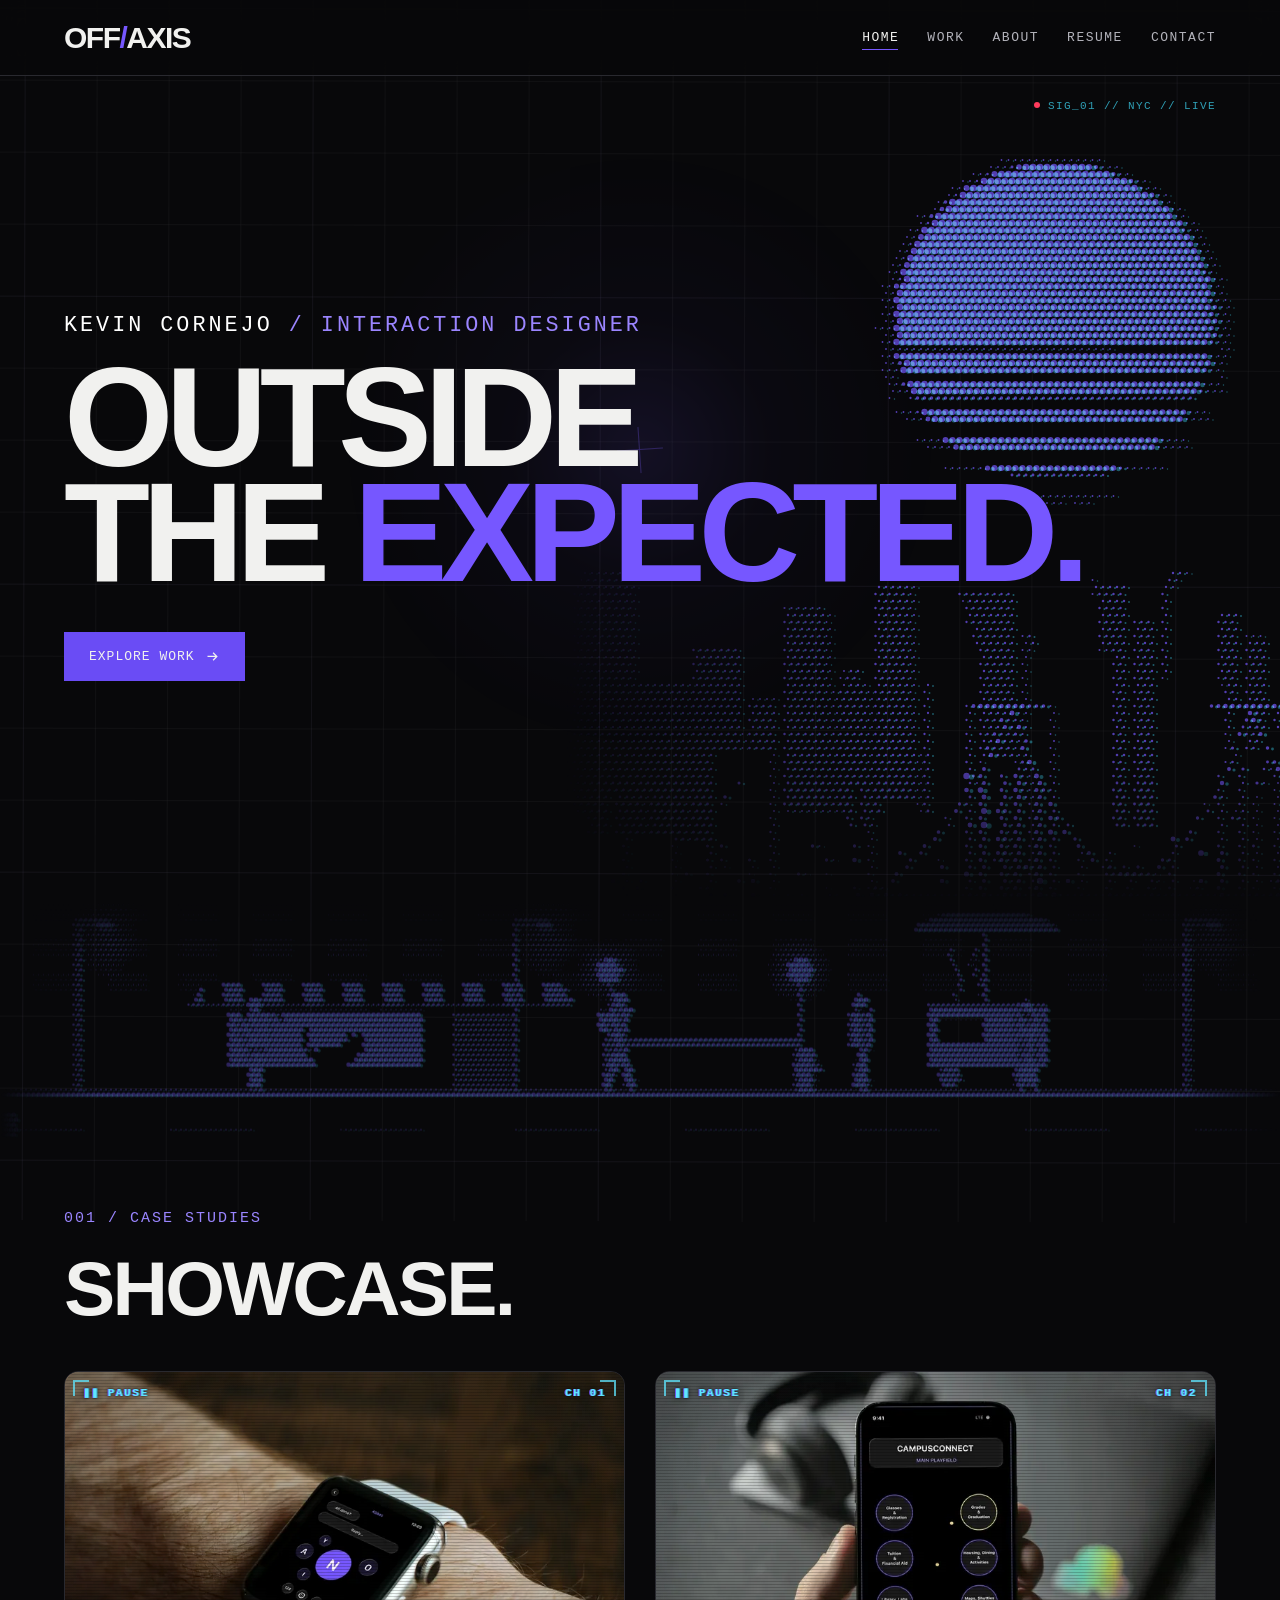
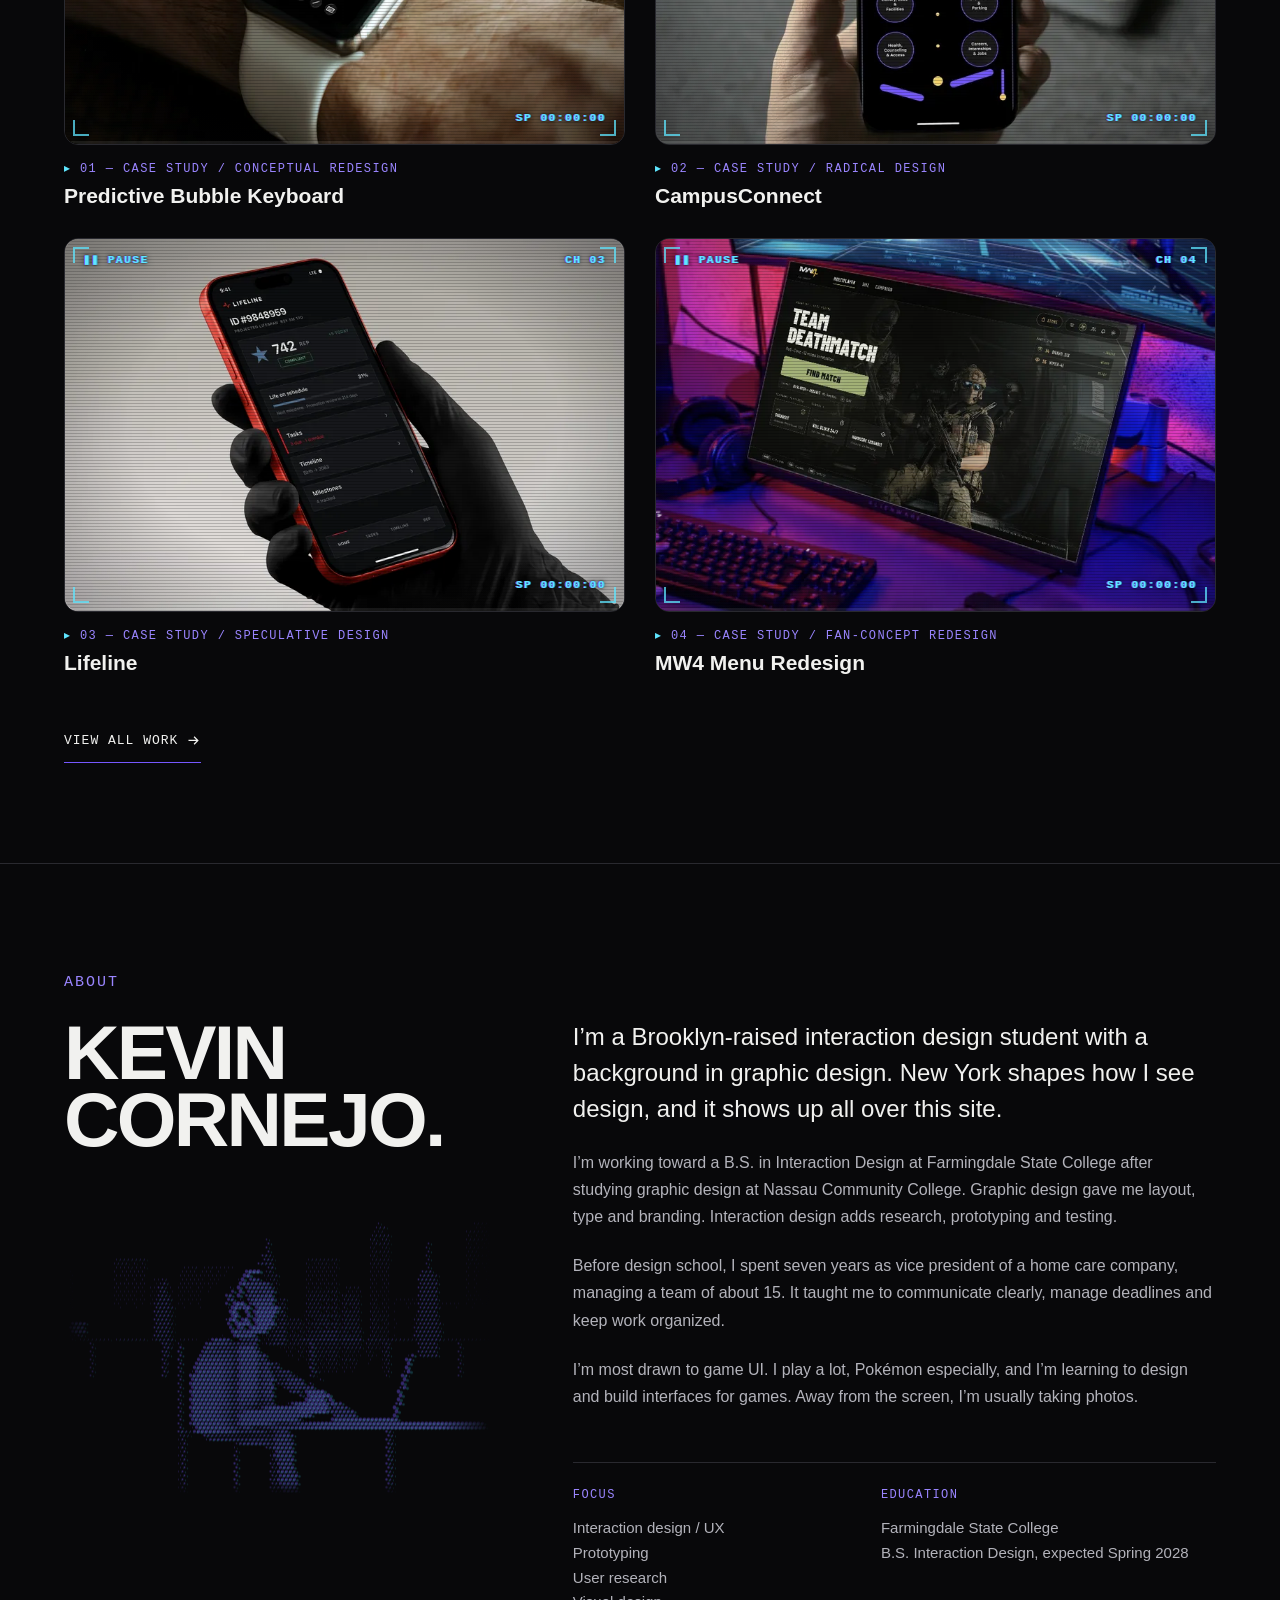
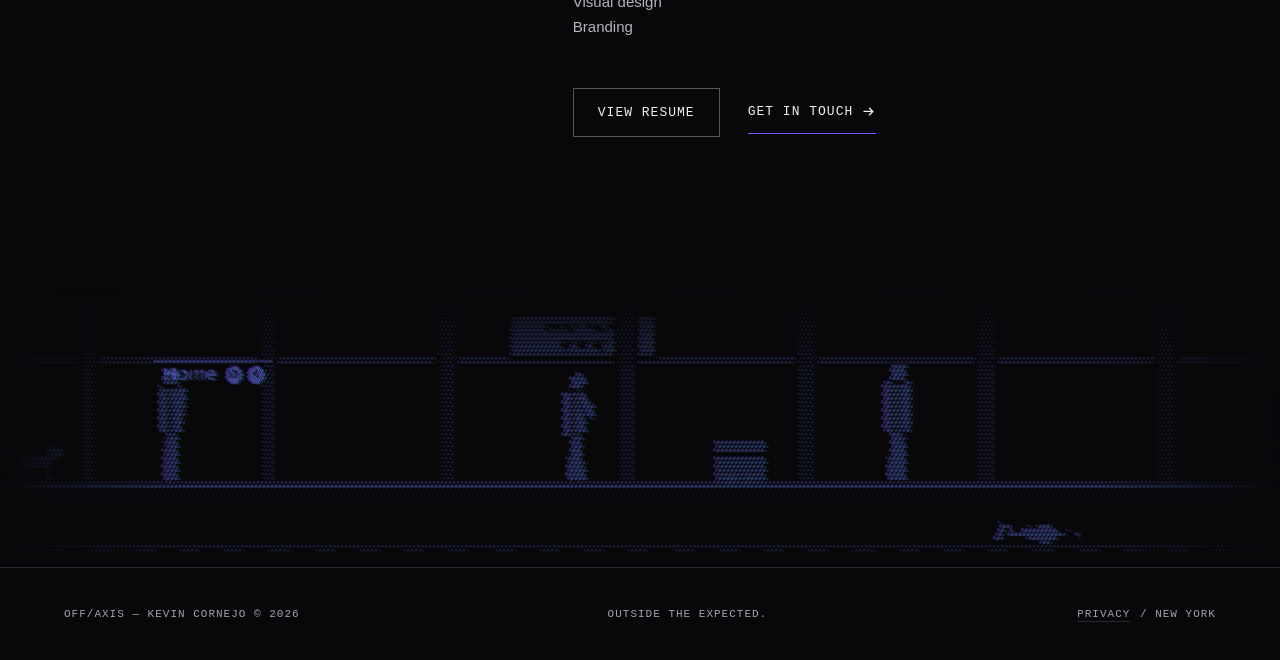
==== commit 8697576d: "site redesign" ====
--- a/index.html
+++ b/index.html
@@ -29,7 +29,7 @@
 <section class="hero">
   <canvas class="hero-halftone" aria-hidden="true"></canvas>
   <p class="hero-tag" aria-hidden="true">SIG_01 // NYC // LIVE</p>
-  <p class="label hero-name">KEVIN CORNEJO <span>/ DESIGNER</span></p>
+  <p class="label hero-name">KEVIN CORNEJO <span>/ INTERACTION DESIGNER</span></p>
   <h1>OUTSIDE<br>THE <span>EXPECTED.</span></h1>
   <div class="hero-bottom">
     <a class="button button-primary" href="work.html">EXPLORE WORK <svg class="icon icon-arrow-right" viewBox="0 0 24 24" fill="none" stroke="currentColor" stroke-width="2" stroke-linecap="butt" stroke-linejoin="miter" stroke-miterlimit="2" aria-hidden="true" focusable="false"><path d="M4 12h15M13 6l6 6-6 6"/></svg></a>
--- a/css/global.css
+++ b/css/global.css
@@ -1,5 +1,5 @@
 :root{
-  --bg:#08080a;--surface:#101012;--white:#f1f1ef;--gray:#96969f;--dim:#8a8a93;--line:#29292f;--purple:#7657ff;--purple-text:#9a85ff;--purple-fill:#6a4cf5;
+  --bg:#08080a;--surface:#101012;--white:#f1f1ef;--gray:#b3b3bb;--dim:#a3a3ac;--line:#29292f;--purple:#7657ff;--purple-text:#9a85ff;--purple-fill:#6a4cf5;
   /* motion tokens */
   --dur-press:150ms;--dur-pop:250ms;--dur-exit:180ms;
   --ease-out:cubic-bezier(.32,.72,0,1);--ease-in:cubic-bezier(.55,0,1,.45);--ease-move:cubic-bezier(.77,0,.175,1);
@@ -18,7 +18,7 @@
 @keyframes axisScan{from{transform:translateY(0)}to{transform:translateY(100vh)}}
 
 header,main,footer{position:relative;z-index:1}
-.skip-link{position:absolute;left:5%;top:-60px;z-index:200;background:var(--purple);color:var(--white);padding:12px 16px;font:13px monospace;letter-spacing:1px;text-decoration:none}
+.skip-link{position:absolute;left:5%;top:-60px;z-index:200;background:var(--purple-fill);color:var(--white);padding:12px 16px;font:13px monospace;letter-spacing:1px;text-decoration:none}
 .skip-link:focus{top:12px}
 header{z-index:100;min-height:76px;padding:0 5%;display:flex;align-items:center;justify-content:space-between;border-bottom:1px solid var(--line)}
 .logo{font-size:30px;font-weight:900;letter-spacing:-1.5px;color:var(--white);text-decoration:none}
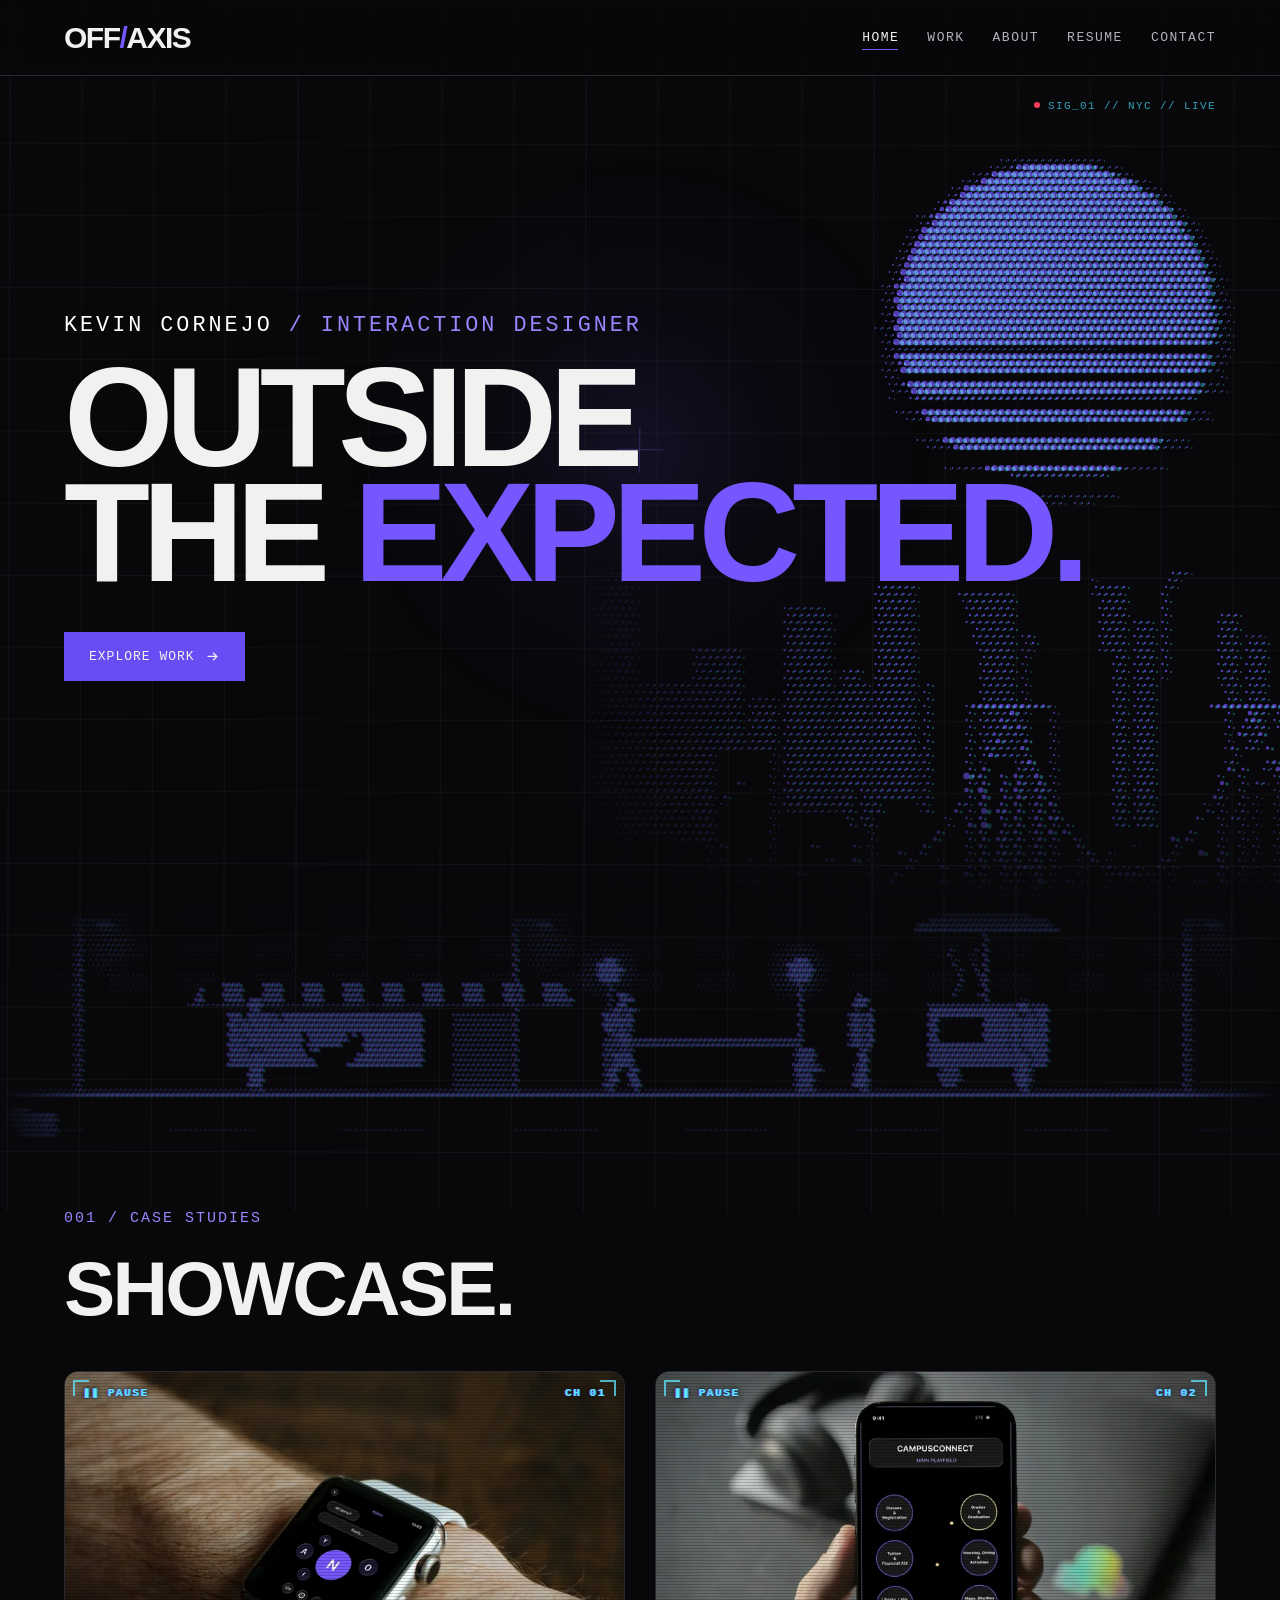
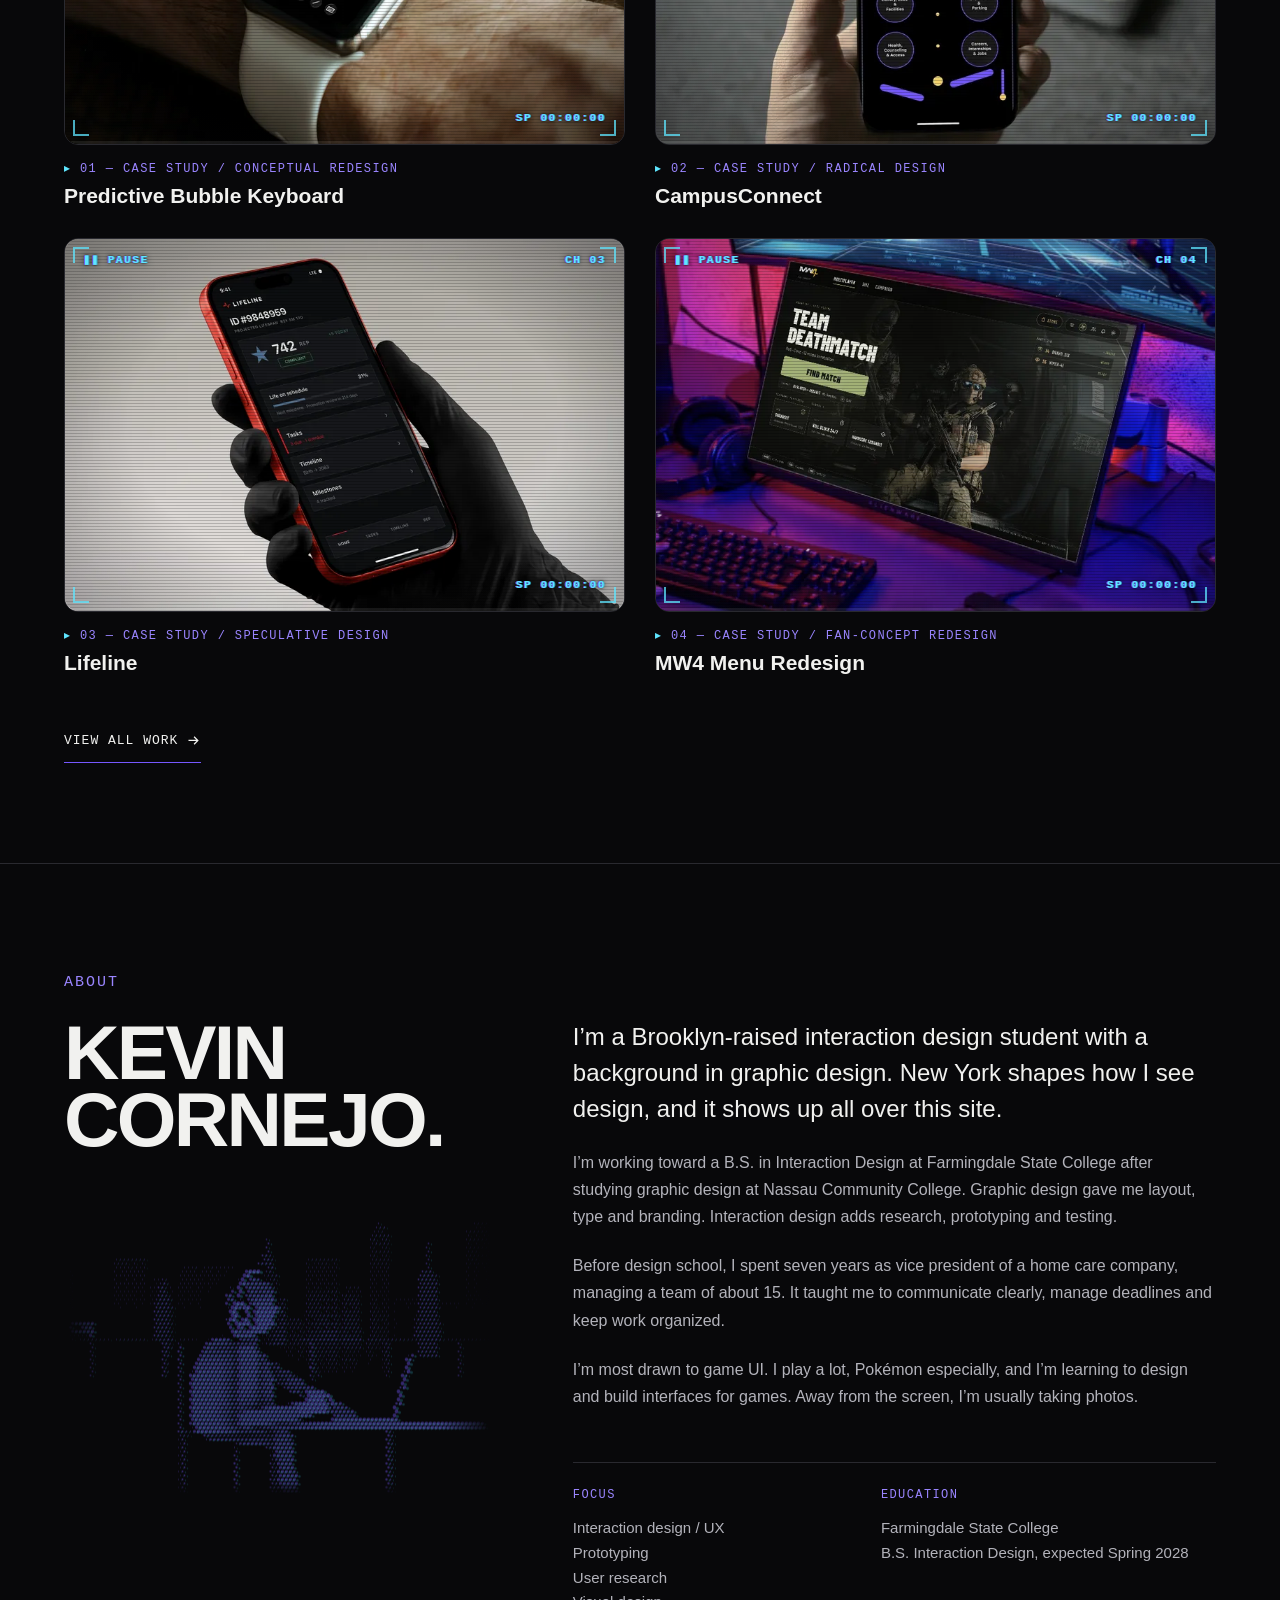
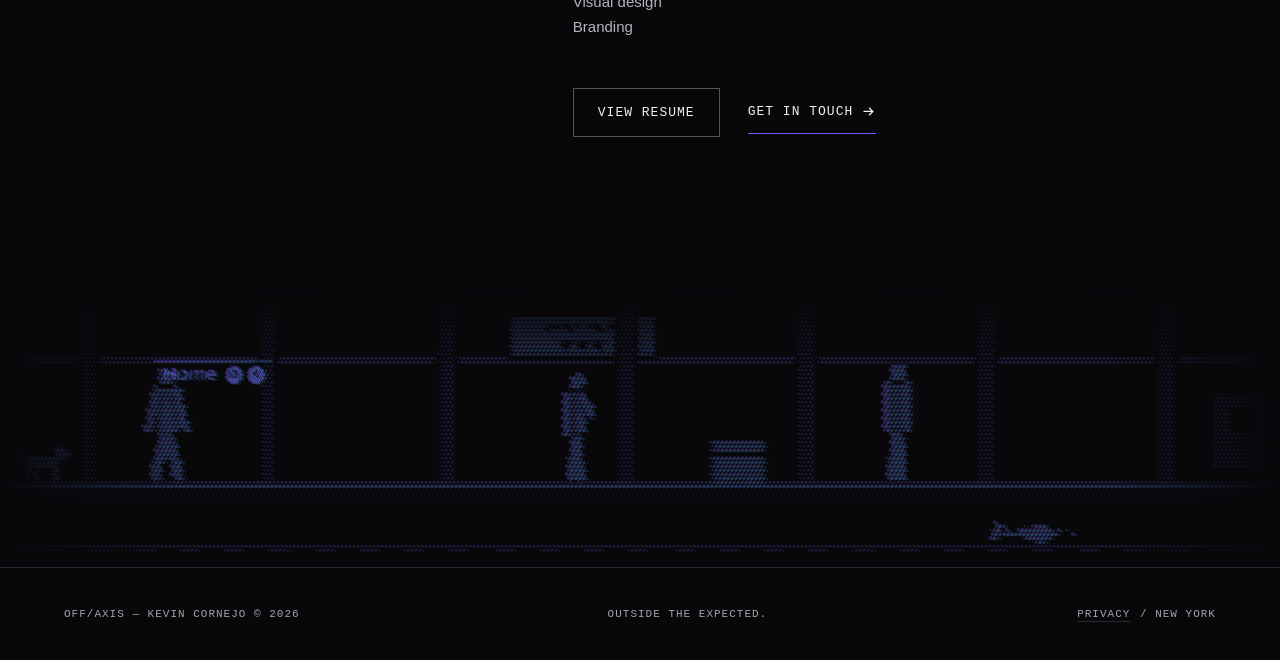
==== commit 929cf90b: "Site Redesign" ====
--- a/index.html
+++ b/index.html
@@ -9,8 +9,8 @@
   <meta property="og:description" content="Case studies in UX, visual design and game UI. Outside the expected.">
   <meta property="og:image" content="images/bubble-keyboard-1600.webp">
   <link rel="icon" href="favicon.svg" type="image/svg+xml">
-  <link rel="stylesheet" href="css/global.css">
-  <link rel="stylesheet" href="css/home.css">
+  <link rel="stylesheet" href="css/global.css?v=20261126b">
+  <link rel="stylesheet" href="css/home.css?v=20261126b">
 </head>
 <body>
 <a class="skip-link" href="#main">SKIP TO CONTENT</a>
@@ -122,13 +122,13 @@
   <p>OUTSIDE THE EXPECTED.</p>
   <p><a href="privacy.html">PRIVACY</a> / NEW YORK</p>
 </footer>
-  <script src="js/background.js"></script>
-  <script src="js/navigation.js"></script>
-  <script src="js/nyc.js"></script>
-  <script src="js/halftone.js"></script>
-  <script src="js/scenes.js"></script>
-  <script src="js/subway.js"></script>
-  <script src="js/eggs.js"></script>
-  <script src="js/vhs.js"></script>
+  <script src="js/background.js?v=20261126b"></script>
+  <script src="js/navigation.js?v=20261126b"></script>
+  <script src="js/nyc.js?v=20261126b"></script>
+  <script src="js/halftone.js?v=20261126b"></script>
+  <script src="js/scenes.js?v=20261126b"></script>
+  <script src="js/subway.js?v=20261126b"></script>
+  <script src="js/eggs.js?v=20261126b"></script>
+  <script src="js/vhs.js?v=20261126b"></script>
 </body>
 </html>
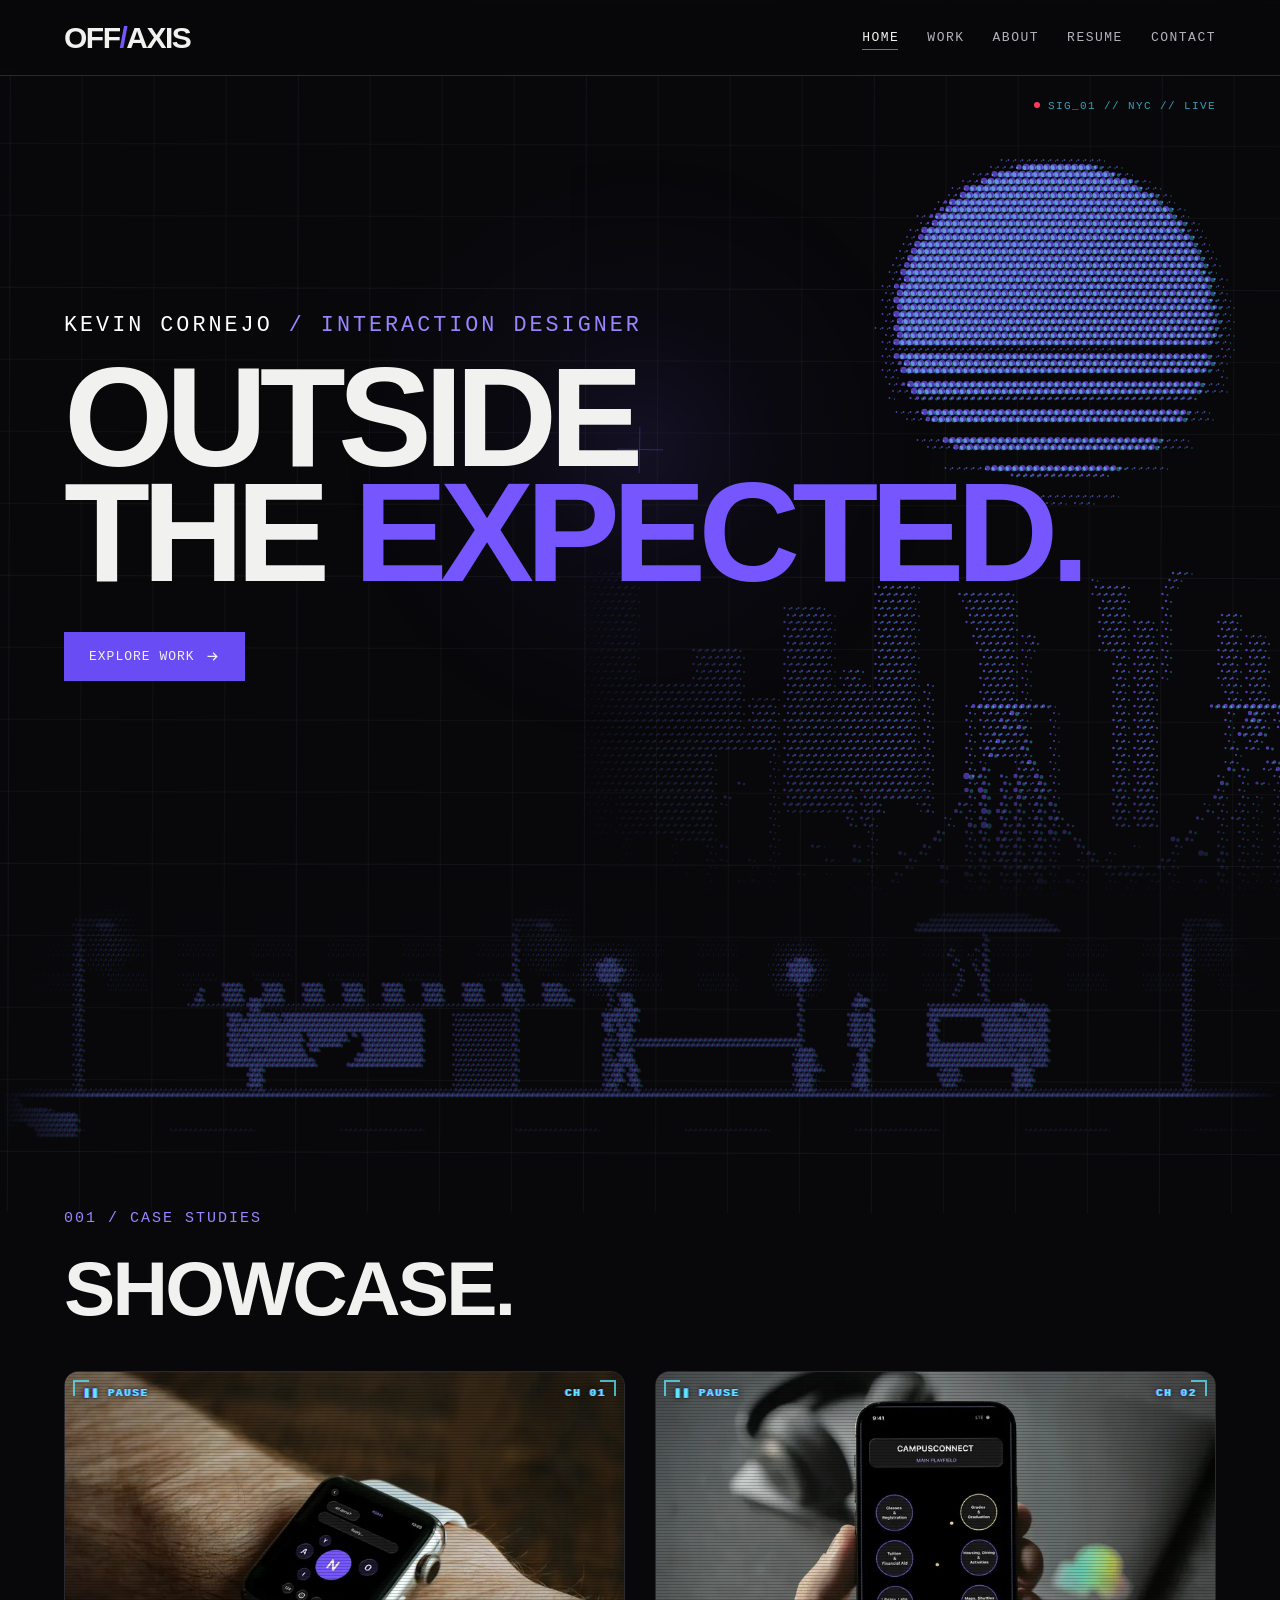
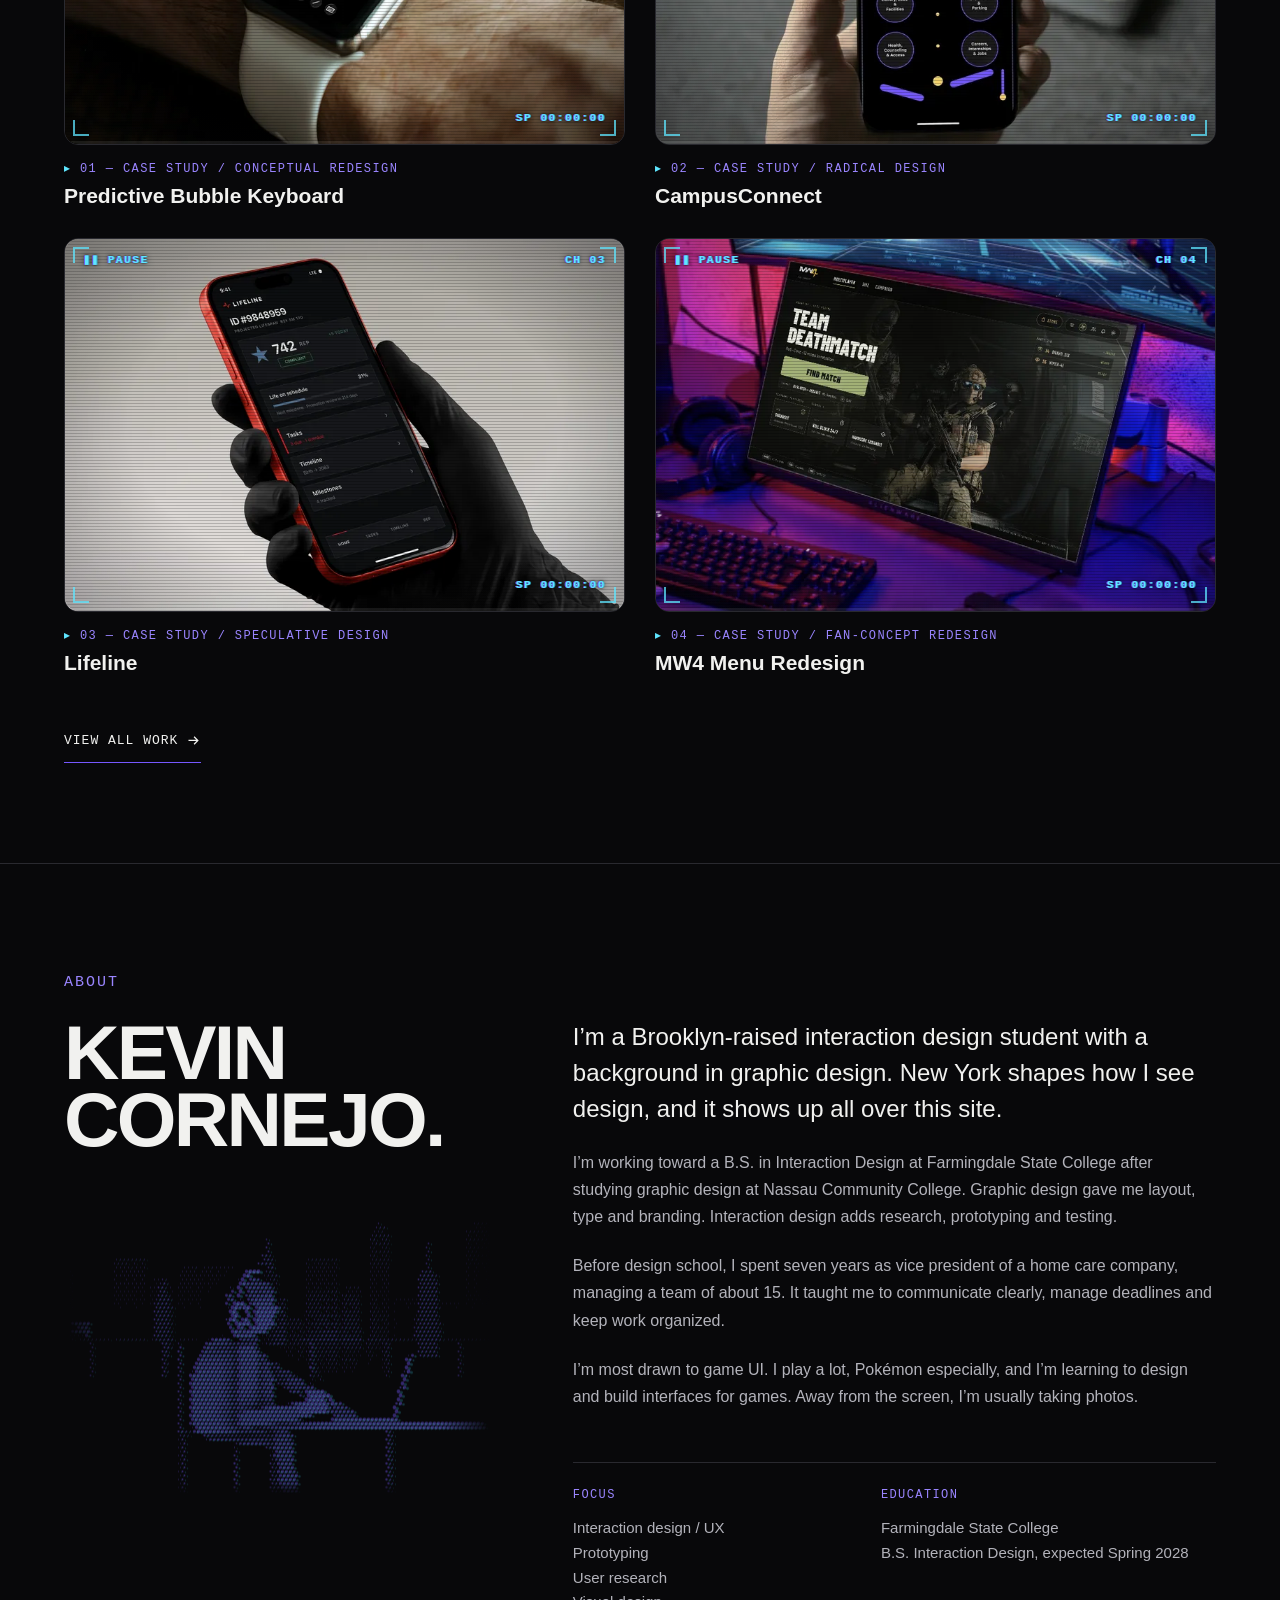
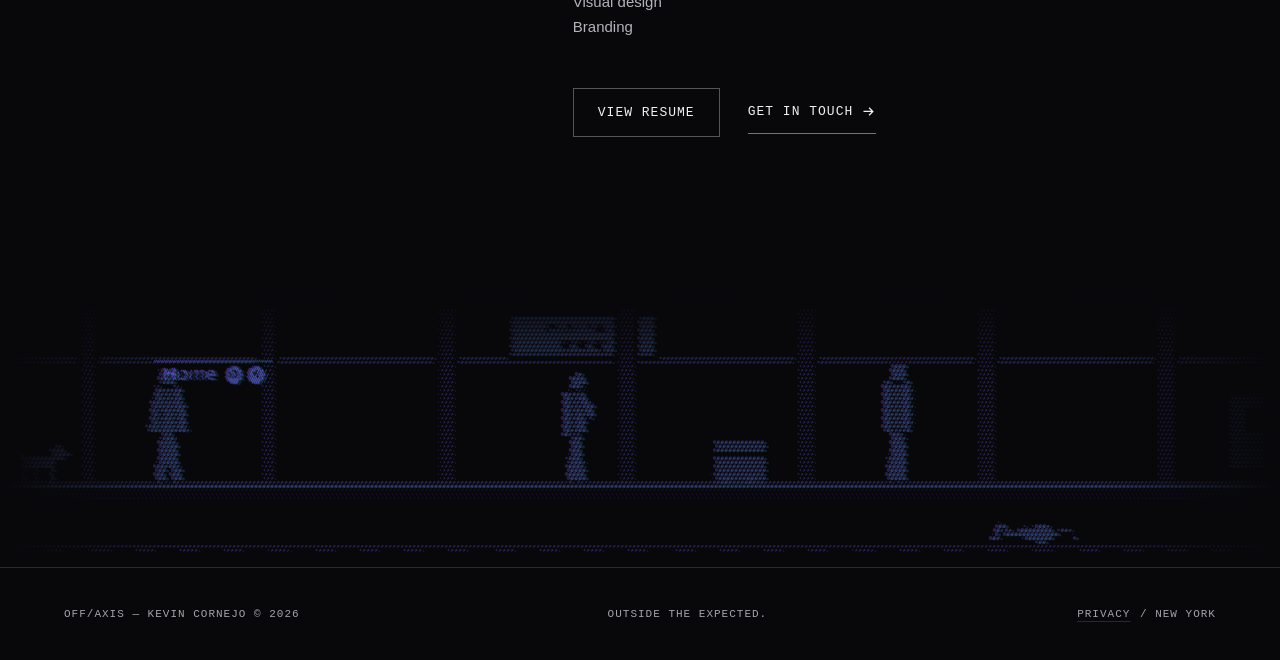
==== commit 8bbc87c5: "Site Redesign" ====
--- a/index.html
+++ b/index.html
@@ -9,8 +9,8 @@
   <meta property="og:description" content="Case studies in UX, visual design and game UI. Outside the expected.">
   <meta property="og:image" content="images/bubble-keyboard-1600.webp">
   <link rel="icon" href="favicon.svg" type="image/svg+xml">
-  <link rel="stylesheet" href="css/global.css?v=20261126b">
-  <link rel="stylesheet" href="css/home.css?v=20261126b">
+  <link rel="stylesheet" href="css/global.css?v=20261126e">
+  <link rel="stylesheet" href="css/home.css?v=20261126e">
 </head>
 <body>
 <a class="skip-link" href="#main">SKIP TO CONTENT</a>
@@ -122,13 +122,13 @@
   <p>OUTSIDE THE EXPECTED.</p>
   <p><a href="privacy.html">PRIVACY</a> / NEW YORK</p>
 </footer>
-  <script src="js/background.js?v=20261126b"></script>
-  <script src="js/navigation.js?v=20261126b"></script>
-  <script src="js/nyc.js?v=20261126b"></script>
-  <script src="js/halftone.js?v=20261126b"></script>
-  <script src="js/scenes.js?v=20261126b"></script>
-  <script src="js/subway.js?v=20261126b"></script>
-  <script src="js/eggs.js?v=20261126b"></script>
-  <script src="js/vhs.js?v=20261126b"></script>
+  <script src="js/background.js?v=20261126e"></script>
+  <script src="js/navigation.js?v=20261126e"></script>
+  <script src="js/nyc.js?v=20261126e"></script>
+  <script src="js/halftone.js?v=20261126e"></script>
+  <script src="js/scenes.js?v=20261126e"></script>
+  <script src="js/subway.js?v=20261126e"></script>
+  <script src="js/eggs.js?v=20261126e"></script>
+  <script src="js/vhs.js?v=20261126e"></script>
 </body>
 </html>
